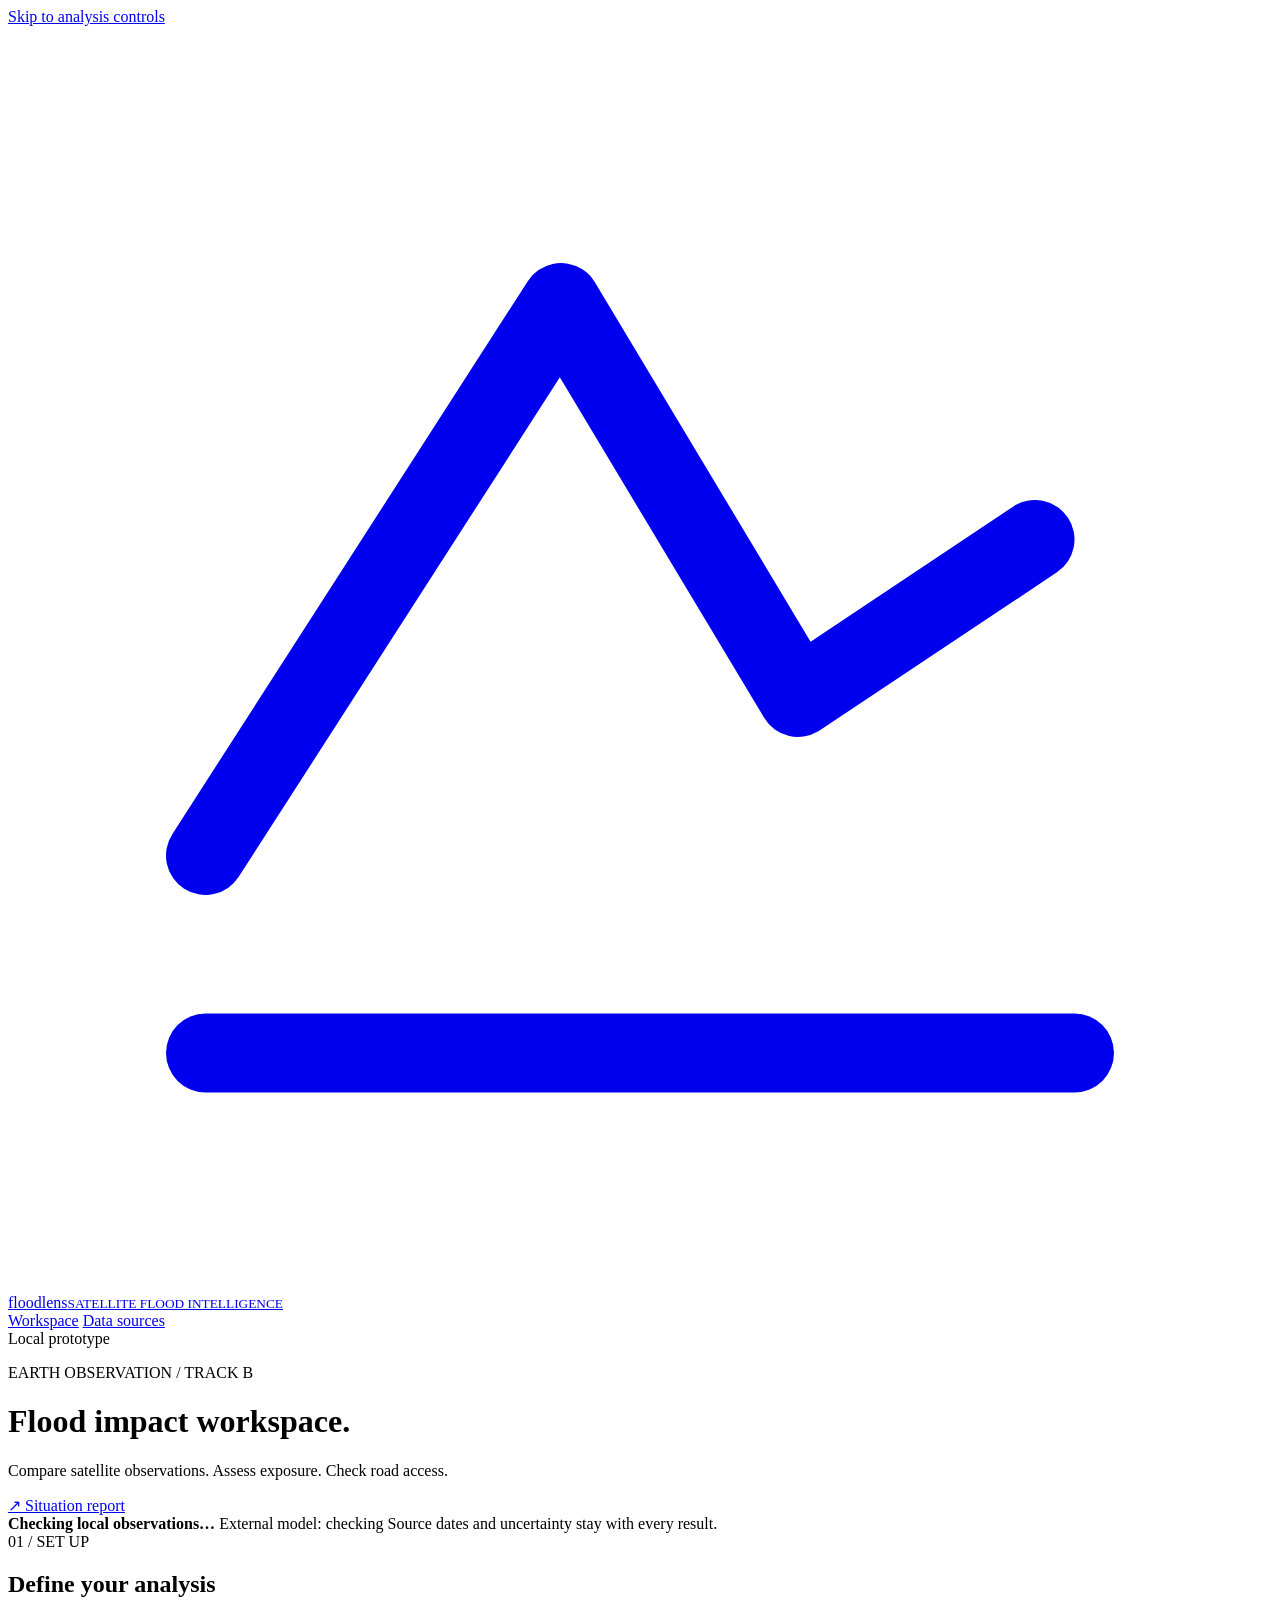
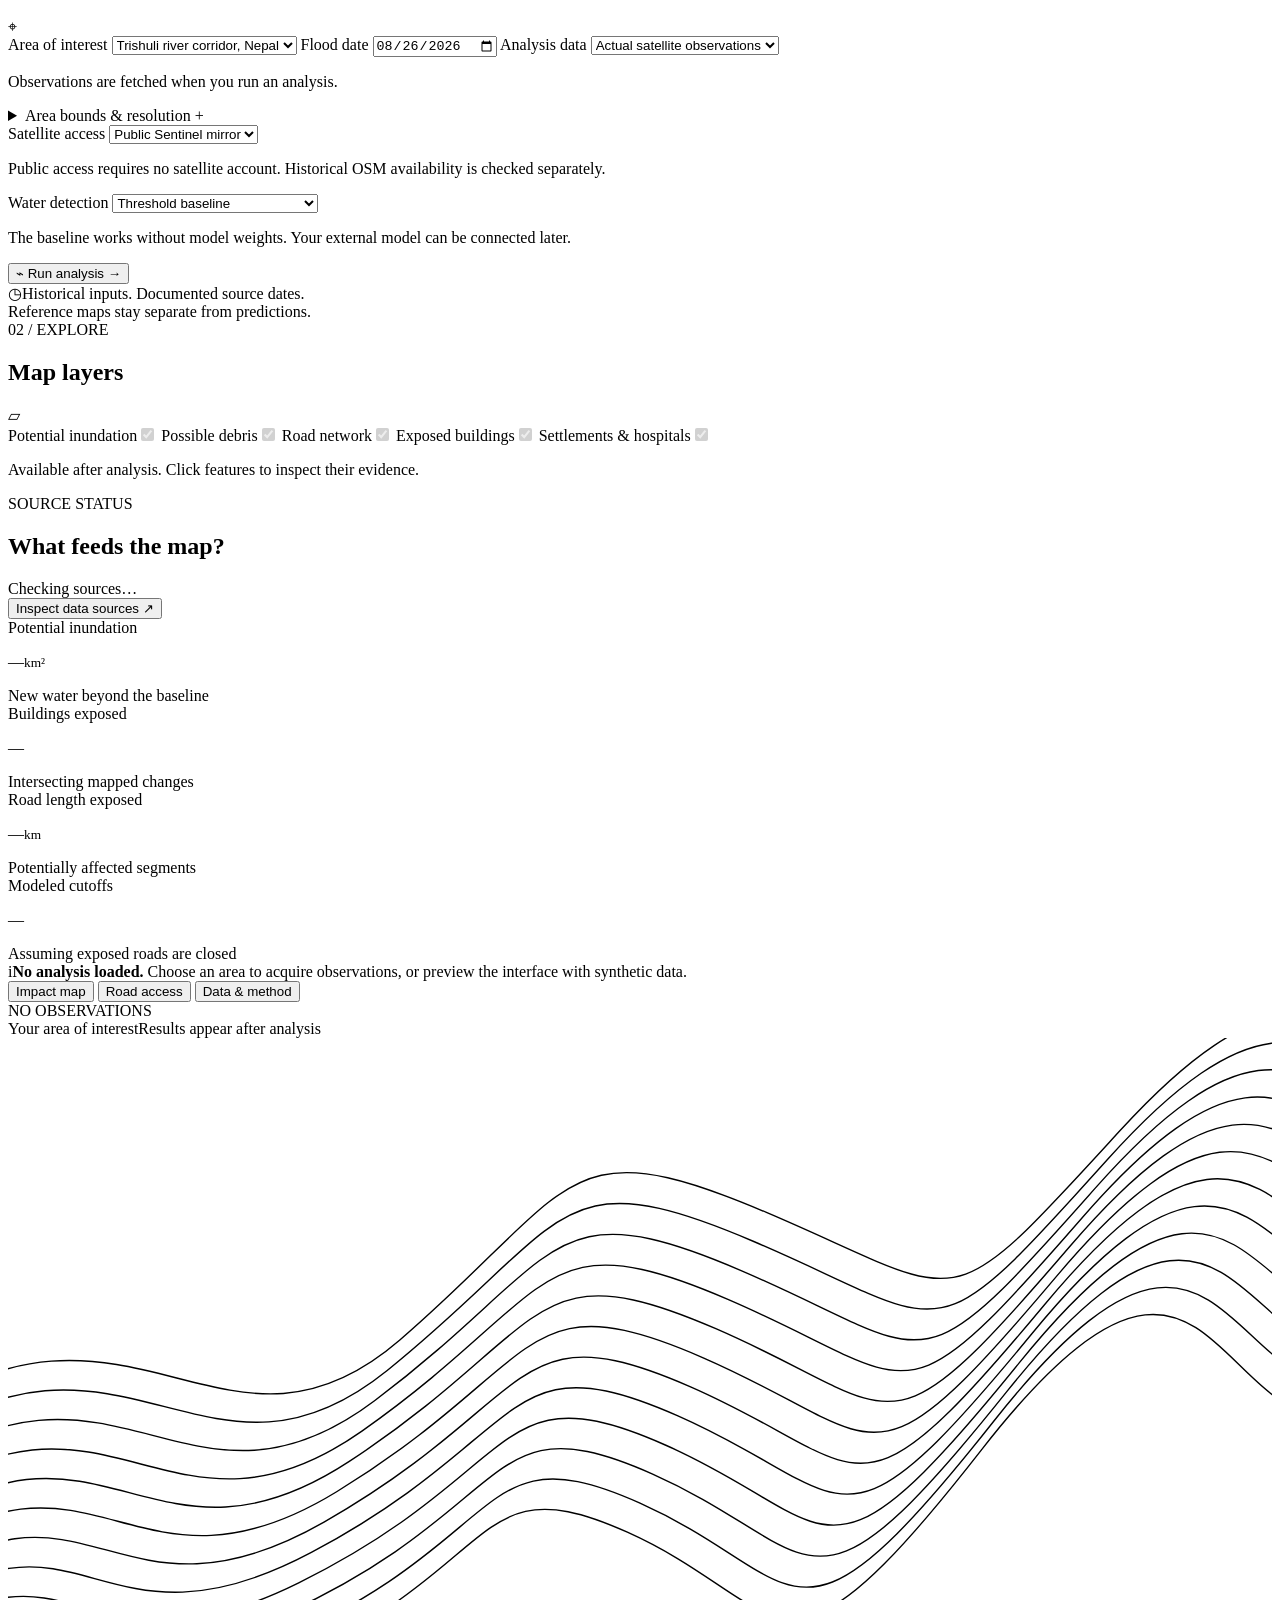
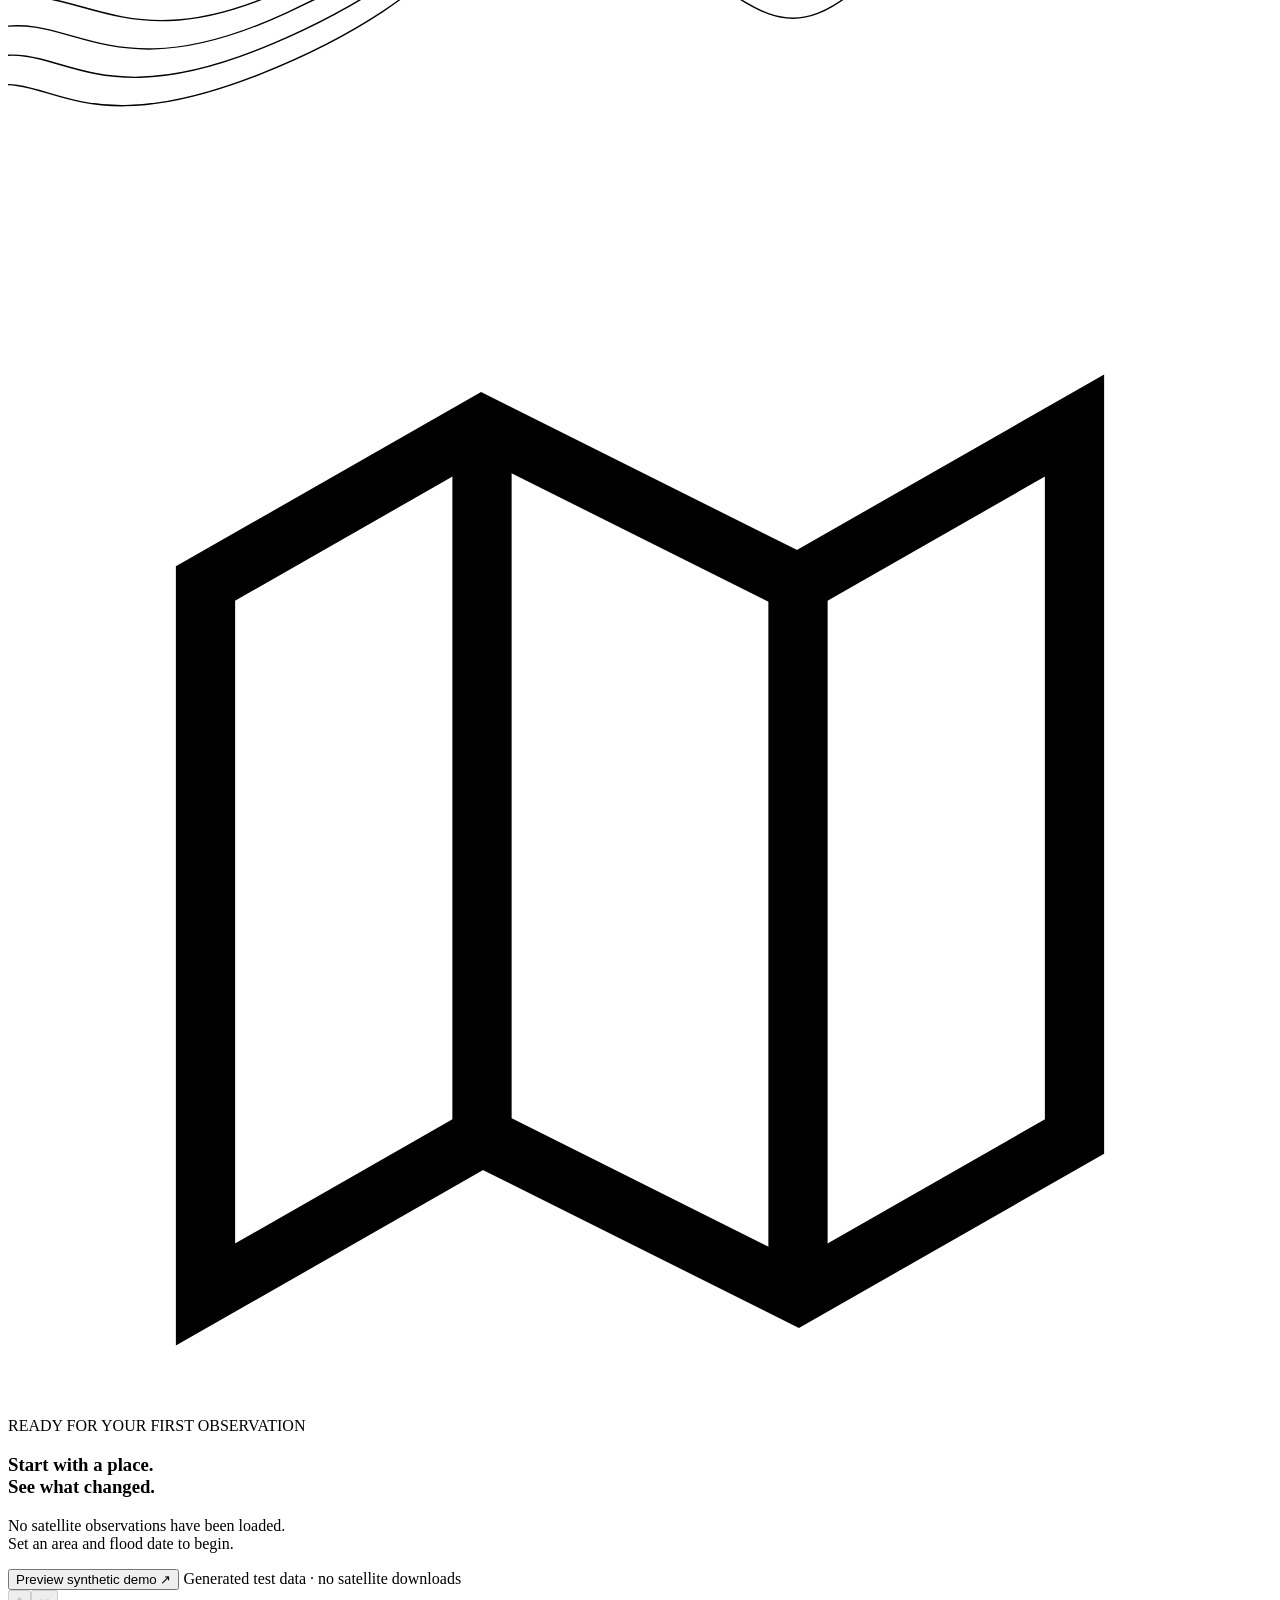
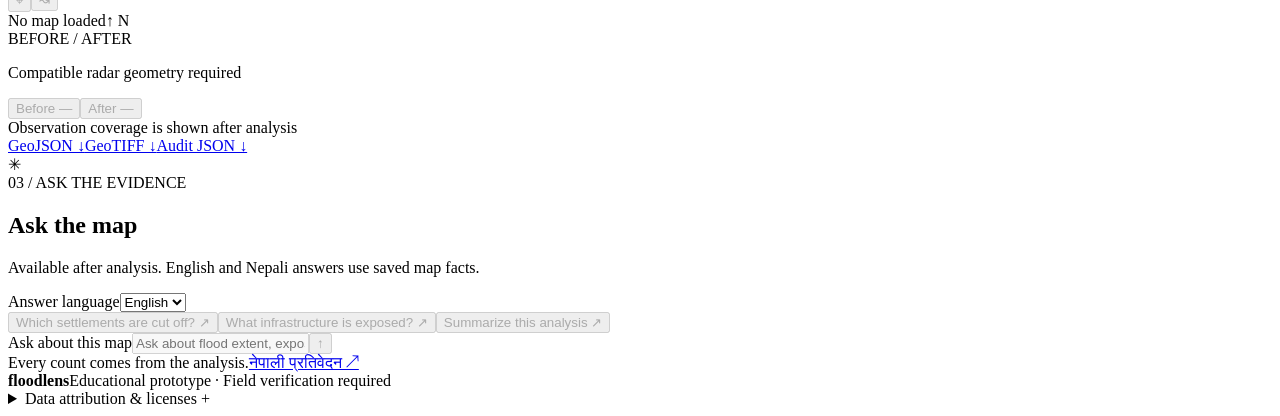
==== app/static/index.html @ 17171206 "ui improved" ====
<!doctype html>
<html lang="en">
<head>
  <meta charset="utf-8">
  <meta name="viewport" content="width=device-width, initial-scale=1">
  <meta name="theme-color" content="#193d35">
  <meta name="description" content="Satellite flood mapping, infrastructure exposure and modeled settlement road access.">
  <title>Flood Lens — flood impact workspace</title>
  <link rel="icon" href="data:image/svg+xml,%3Csvg xmlns='http://www.w3.org/2000/svg' viewBox='0 0 32 32'%3E%3Crect width='32' height='32' rx='8' fill='%23193d35'/%3E%3Cpath d='M7 22l8-14 5 8 5-3M7 25h18' fill='none' stroke='%23d5edbf' stroke-width='2'/%3E%3C/svg%3E">
  <link rel="stylesheet" href="/static/vendor/leaflet.css">
  <link rel="stylesheet" href="/static/styles.css">
  <script defer src="/static/vendor/leaflet.js"></script>
  <script defer src="/static/app.js"></script>
</head>
<body>
  <a class="skip-link" href="#analysis-form">Skip to analysis controls</a>
  <header class="topbar">
    <a class="brand" href="/" aria-label="Flood Lens home">
      <span class="brand-mark"><svg viewBox="0 0 32 32" fill="none" aria-hidden="true"><path d="M5 21 14 7l6 10 6-4M5 26h22" stroke="currentColor" stroke-width="2" stroke-linecap="round" stroke-linejoin="round"/></svg></span>
      <span>flood<span class="brand-light">lens</span><small>SATELLITE FLOOD INTELLIGENCE</small></span>
    </a>
    <nav class="topnav" aria-label="Workspace navigation">
      <a id="workspace-link" href="#workspace" class="active" aria-current="page">Workspace</a>
      <a href="#method-panel" id="method-link">Data sources</a>
    </nav>
    <span class="prototype"><span class="status-dot"></span> Local prototype</span>
  </header>

  <main id="workspace">
    <div class="page-heading">
      <div>
        <p class="eyebrow"><span class="eyebrow-line"></span> EARTH OBSERVATION / TRACK B</p>
        <h1>Flood impact workspace<span>.</span></h1>
        <p class="subtitle">Compare satellite observations. Assess exposure. Check road access.</p>
      </div>
      <a id="report-link" class="button outline" href="#" aria-disabled="true" tabindex="-1"><span aria-hidden="true">↗</span> Situation report</a>
    </div>

    <div class="workspace-status" aria-label="Workspace status">
      <span><i class="status-dot"></i><strong id="workspace-data-status">Checking local observations…</strong></span>
      <span class="status-separator" aria-hidden="true"></span>
      <span id="model-availability">External model: checking</span>
      <span class="workspace-status-note">Source dates and uncertainty stay with every result.</span>
    </div>

    <div class="workspace-grid">
      <aside class="sidebar" aria-label="Analysis setup and layers">
        <section class="panel analysis-panel">
          <div class="section-heading"><div><span class="eyebrow">01 / SET UP</span><h2>Define your analysis</h2></div><span class="section-icon" aria-hidden="true">⌖</span></div>
          <form id="analysis-form">
            <label for="region">Area of interest</label>
            <select id="region"><option value="trishuli">Trishuli river corridor, Nepal</option><option value="custom">Custom area</option></select>
            <label for="event-date">Flood date</label>
            <input id="event-date" type="date" value="2026-08-26" required>
            <label for="mode">Analysis data</label>
            <select id="mode"><option value="live">Actual satellite observations</option><option value="demo">Synthetic demonstration</option></select>
            <p class="field-note" id="mode-note">Observations are fetched when you run an analysis.</p>

            <details id="advanced">
              <summary>Area bounds & resolution <span aria-hidden="true">+</span></summary>
              <div class="bounds-inputs">
                <label for="west">West<input id="west" type="number" step="0.001" value="85.19" required></label>
                <label for="south">South<input id="south" type="number" step="0.001" value="27.90" required></label>
                <label for="east">East<input id="east" type="number" step="0.001" value="85.41" required></label>
                <label for="north">North<input id="north" type="number" step="0.001" value="28.30" required></label>
              </div>
              <label for="area-name">Area name</label><input id="area-name" value="Trishuli river corridor" maxlength="120">
              <label for="resolution">Pixel resolution</label><select id="resolution"><option value="30">30 metres</option><option value="10">10 metres</option><option value="60">60 metres</option><option value="100">100 metres</option></select>
              <label for="change">Radar change threshold <output id="change-value">3 dB</output></label>
              <input id="change" type="range" min="1" max="8" value="3" step="0.5">
              <p class="field-note">WGS84 bounds. Maximum one degree and 2,500 pixels per side.</p>
            </details>

            <div class="form-divider"></div>
            <label for="satellite-provider">Satellite access</label>
            <select id="satellite-provider"><option value="public">Public Sentinel mirror</option><option value="copernicus">Copernicus account</option></select>
            <p id="credential-note" class="field-note">Public access requires no satellite account. Historical OSM availability is checked separately.</p>
            <label for="water-model">Water detection</label>
            <select id="water-model"><option value="threshold">Threshold baseline</option><option value="external" disabled>External model · not connected</option></select>
            <div class="model-callout"><i class="tiny-dot"></i><p id="model-note">The baseline works without model weights. Your external model can be connected later.</p></div>
            <button id="run-button" class="button primary" type="submit"><span aria-hidden="true">⌁</span> Run analysis <span class="button-arrow" aria-hidden="true">→</span></button>
            <div id="job-progress" class="job-progress" hidden>
              <div id="progress-track" class="progress-track" role="progressbar" aria-label="Analysis progress" aria-valuemin="0" aria-valuemax="100" aria-valuenow="0"><div id="progress-fill"></div></div>
              <p id="progress-label" aria-live="polite">Preparing inputs…</p>
            </div>
            <p id="form-error" class="error" role="alert" hidden></p>
          </form>
          <div class="input-footnote"><span aria-hidden="true">◷</span><span>Historical inputs. Documented source dates.<br>Reference maps stay separate from predictions.</span></div>
        </section>

        <section class="panel layers-panel">
          <div class="section-heading"><div><span class="eyebrow">02 / EXPLORE</span><h2>Map layers</h2></div><span class="section-icon" aria-hidden="true">▱</span></div>
          <label class="layer-switch"><span><i class="swatch water"></i> Potential inundation</span><input type="checkbox" data-layer="water" checked disabled></label>
          <label class="layer-switch"><span><i class="swatch debris"></i> Possible debris</span><input type="checkbox" data-layer="debris" checked disabled></label>
          <label class="layer-switch"><span><i class="swatch road"></i> Road network</span><input type="checkbox" data-layer="roads" checked disabled></label>
          <label class="layer-switch"><span><i class="swatch building"></i> Exposed buildings</span><input type="checkbox" data-layer="buildings" checked disabled></label>
          <label class="layer-switch"><span><i class="swatch settlement"></i> Settlements & hospitals</span><input type="checkbox" data-layer="settlements" checked disabled></label>
          <p class="field-note">Available after analysis. Click features to inspect their evidence.</p>
        </section>

        <section class="panel datasets-panel">
          <span class="eyebrow">SOURCE STATUS</span><h2>What feeds the map?</h2>
          <div id="dataset-status" class="source-summary" aria-live="polite">Checking sources…</div>
          <button id="inspect-sources" type="button" class="text-button">Inspect data sources <span aria-hidden="true">↗</span></button>
        </section>
      </aside>

      <div class="results-column">
        <section class="metrics" aria-label="Computed impact summary">
          <article><div class="metric-label"><i class="metric-dot water-dot"></i> Potential inundation</div><p><span id="stat-water">—</span><small>km²</small></p><span class="metric-detail">New water beyond the baseline</span></article>
          <article><div class="metric-label"><i class="metric-dot building-dot"></i> Buildings exposed</div><p id="stat-buildings">—</p><span class="metric-detail">Intersecting mapped changes</span></article>
          <article><div class="metric-label"><i class="metric-dot road-dot"></i> Road length exposed</div><p><span id="stat-roads">—</span><small>km</small></p><span class="metric-detail">Potentially affected segments</span></article>
          <article class="metric-alert"><div class="metric-label"><i class="metric-dot cutoff-dot"></i> Modeled cutoffs</div><p id="stat-cutoff">—</p><span class="metric-detail">Assuming exposed roads are closed</span></article>
        </section>

        <div id="notice" class="notice" role="status"><span class="notice-icon" aria-hidden="true">i</span><span><strong>No analysis loaded.</strong> Choose an area to acquire observations, or preview the interface with synthetic data.</span></div>

        <section class="panel map-panel">
          <div class="map-header">
            <div class="tabs" role="tablist" aria-label="Analysis views">
              <button id="map-tab" role="tab" aria-selected="true" aria-controls="map-view" data-view="map" class="active">Impact map</button>
              <button id="access-tab" role="tab" aria-selected="false" aria-controls="access-view" data-view="access" tabindex="-1">Road access</button>
              <button id="method-tab" role="tab" aria-selected="false" aria-controls="method-view" data-view="method" tabindex="-1">Data & method</button>
            </div>
            <span id="map-badge" class="map-badge">NO OBSERVATIONS</span>
          </div>
          <div class="run-context"><span id="run-title">Your area of interest</span><span id="run-meta">Results appear after analysis</span></div>

          <div id="map-view" role="tabpanel" aria-labelledby="map-tab">
            <div class="map-container">
              <div id="map" aria-label="Interactive map of satellite changes and settlement connectivity"></div>
              <div id="map-empty" class="map-empty">
                <svg class="empty-terrain" viewBox="0 0 1000 560" preserveAspectRatio="xMidYMid slice" fill="none" aria-hidden="true">
                  <g stroke="currentColor" stroke-width="1.1">
                    <path d="M-90 400C70 270 110 440 270 335S410 165 560 230 690 340 840 165 1020 100 1100 130"/>
                    <path d="M-90 377C75 245 125 420 280 311S417 141 570 207 702 312 850 142 1030 75 1110 106"/>
                    <path d="M-90 354C81 220 140 400 290 287S424 117 580 184 714 284 860 119 1040 50 1120 82"/>
                    <path d="M-90 331C87 195 155 380 300 263S431 93 590 161 726 256 870 96 1050 25 1130 58"/>
                    <path d="M-90 308C93 170 170 360 310 239S438 69 600 138 738 228 880 73 1060 0 1140 34"/>
                    <path d="M-90 423C65 295 95 460 260 359S403 189 550 253 678 368 830 188 1010 125 1090 154"/>
                    <path d="M-90 446C60 320 80 480 250 383S396 213 540 276 666 396 820 211 1000 150 1080 178"/>
                    <path d="M-90 469C55 345 65 500 240 407S389 237 530 299 654 424 810 234 990 175 1070 202"/>
                    <path d="M-90 492C50 370 50 520 230 431S382 261 520 322 642 452 800 257 980 200 1060 226"/>
                    <path d="M-90 515C45 395 35 540 220 455S375 285 510 345 630 480 790 280 970 225 1050 250"/>
                    <path d="M-90 538C40 420 20 560 210 479S368 309 500 368 618 508 780 303 960 250 1040 274"/>
                    <path d="M-90 561C35 445 5 580 200 503S361 333 490 391 606 536 770 326 950 275 1030 298"/>
                  </g>
                </svg>
                <div class="empty-content">
                  <span class="empty-icon"><svg viewBox="0 0 32 32" fill="none" aria-hidden="true"><path d="m5 11 7-4 8 4 7-4v18l-7 4-8-4-7 4V11Z" stroke="currentColor" stroke-width="1.5"/><path d="M12 7v18m8-14v18" stroke="currentColor" stroke-width="1.5"/></svg></span>
                  <span class="eyebrow">READY FOR YOUR FIRST OBSERVATION</span>
                  <h3>Start with a place.<br>See what changed.</h3>
                  <p>No satellite observations have been loaded.<br>Set an area and flood date to begin.</p>
                  <button id="preview-demo" class="button empty-demo" type="button">Preview synthetic demo <span aria-hidden="true">↗</span></button>
                  <span class="empty-caption">Generated test data · no satellite downloads</span>
                </div>
              </div>
              <div class="map-tools"><button id="fit-map" title="Fit analysis area" aria-label="Fit analysis area" disabled>⌖</button><button id="trace-toggle" title="Trace a downhill path" aria-label="Trace a downhill path" disabled>↝</button></div>
              <div class="map-caption"><span id="map-caption">No map loaded</span><span class="north-arrow" aria-label="North">↑ N</span></div>
              <div id="map-legend" class="map-legend" hidden><span><i class="swatch water"></i> New water</span><span><i class="swatch debris"></i> Debris candidate</span><span><i class="swatch cutoff"></i> Modeled cutoff</span></div>
            </div>
            <div class="timeline">
              <div><span class="eyebrow">BEFORE / AFTER</span><p id="pair-label">Compatible radar geometry required</p></div>
              <div class="epoch-control" aria-label="Select radar image"><button id="before-button" data-epoch="before" disabled>Before <span id="before-date">—</span></button><button id="after-button" class="active" data-epoch="after" disabled>After <span id="after-date">—</span></button></div>
            </div>
            <div id="trace-result" class="trace-result" hidden></div>
          </div>

          <div id="access-view" class="tab-content" role="tabpanel" aria-labelledby="access-tab" hidden>
            <div class="tab-intro"><span class="eyebrow">ROAD CONNECTIVITY</span><h3>Who loses their road connection?</h3><p>Compare the pre-event network with candidate-exposed segments removed. Modeled cutoffs require a connection that existed before the event.</p></div>
            <div class="access-summary" id="access-summary"><span>Run an analysis to inspect settlement access.</span></div>
            <div class="table-wrap"><table><thead><tr><th>Settlement</th><th>Road access</th><th>Nearest pre-event destination</th><th>Before / after</th></tr></thead><tbody id="settlement-table"><tr><td colspan="4" class="table-empty">No road-network results yet.</td></tr></tbody></table></div>
            <p class="table-footnote">Unobserved routes stay uncertain. Already disconnected settlements are recorded separately. Connections beyond the analysis bounds are unknown.</p>
          </div>

          <div id="method-view" class="tab-content" role="tabpanel" aria-labelledby="method-tab" hidden>
            <div class="tab-intro" id="method-panel"><span class="eyebrow">DATA & EVIDENCE</span><h3>Know what goes into the map.</h3><p>Live inputs, external training references and evaluation maps have different roles. Listed sources are fetched only when needed; listing a dataset does not mean it has been downloaded.</p></div>
            <div id="source-inventory" class="source-inventory"><p class="field-note">Loading source information…</p></div>
            <div class="provenance-heading"><h4>Evidence for this analysis</h4><span id="evidence-mode" class="tag">No run loaded</span></div>
            <div id="provenance-content" class="provenance-content"><p class="field-note">Run an analysis to inspect acquisition dates, orbit geometry and the OSM snapshot.</p></div>
            <details class="limitations-details"><summary>Limitations & unassessed areas <span aria-hidden="true">+</span></summary><ul id="limitations-list"><li>Satellite observations, infrastructure exposure and assumed road closures require independent validation.</li></ul></details>
            <div class="evaluation-note"><div><span class="eyebrow">EVALUATION ONLY</span><h4>Copernicus EMSR927</h4></div><p id="evaluation-status">No comparison attached. Reference maps never supply model inputs or predictions.</p><a href="https://mapping.emergency.copernicus.eu/activations/EMSR927/" target="_blank" rel="noreferrer">Inspect official reference products ↗</a></div>
          </div>

          <div class="map-footer"><span><i class="tiny-dot"></i><span id="coverage-label">Observation coverage is shown after analysis</span></span><div><a id="export-geojson" href="#" aria-disabled="true" tabindex="-1">GeoJSON ↓</a><a id="export-raster" href="#" aria-disabled="true" tabindex="-1">GeoTIFF ↓</a><a id="export-audit" href="#" aria-disabled="true" tabindex="-1">Audit JSON ↓</a></div></div>
        </section>

        <section class="panel copilot-panel">
          <div class="copilot-heading"><span class="copilot-icon" aria-hidden="true">✳</span><div><span class="eyebrow">03 / ASK THE EVIDENCE</span><h2>Ask the map</h2><p id="copilot-status">Available after analysis. English and Nepali answers use saved map facts.</p></div><label class="language-control"><span class="sr-only">Answer language</span><select id="language"><option value="en">English</option><option value="ne">नेपाली</option></select></label></div>
          <div class="question-chips"><button data-question="Which settlements are cut off?" disabled>Which settlements are cut off? <span aria-hidden="true">↗</span></button><button data-question="What infrastructure is exposed?" disabled>What infrastructure is exposed? <span aria-hidden="true">↗</span></button><button data-question="Write a situation report" disabled>Summarize this analysis <span aria-hidden="true">↗</span></button></div>
          <div id="conversation" class="conversation" aria-live="polite"></div>
          <form id="copilot-form" class="copilot-input"><label class="sr-only" for="question">Ask about this map</label><input id="question" placeholder="Ask about flood extent, exposed infrastructure or road access…" maxlength="500" required autocomplete="off" disabled><button id="ask-button" type="submit" aria-label="Ask the copilot" disabled>↑</button></form>
          <div class="copilot-footnote"><span class="tiny-dot"></span>Every count comes from the analysis.<a id="nepali-report" href="#" aria-disabled="true" tabindex="-1">नेपाली प्रतिवेदन ↗</a></div>
        </section>
      </div>
    </div>

    <footer class="page-footer">
      <div><strong>floodlens</strong><span>Educational prototype · Field verification required</span></div>
      <details><summary>Data attribution & licenses <span aria-hidden="true">+</span></summary>
        <p>Contains modified Copernicus Sentinel data 2026.</p>
        <p>Produced using Copernicus WorldDEM-30 © DLR e.V. 2010–2014 and © Airbus Defence and Space GmbH 2014–2018 provided under COPERNICUS by the European Union and ESA; all rights reserved.</p>
        <p>© OpenStreetMap contributors. OSM: ODbL. Leaflet: BSD-2-Clause.</p>
        <p>Optional external-training references: Bountos et al., 2024 (Kuro Siwo); Bonafilia et al., 2020 (Sen1Floods11). Neither training dataset is loaded by this application.</p>
        <p>EMSR927 is evaluation-only. Credit: European Union, Copernicus Emergency Management Service data. Synthetic demonstrations contain generated test inputs.</p>
      </details>
    </footer>
  </main>
</body>
</html>
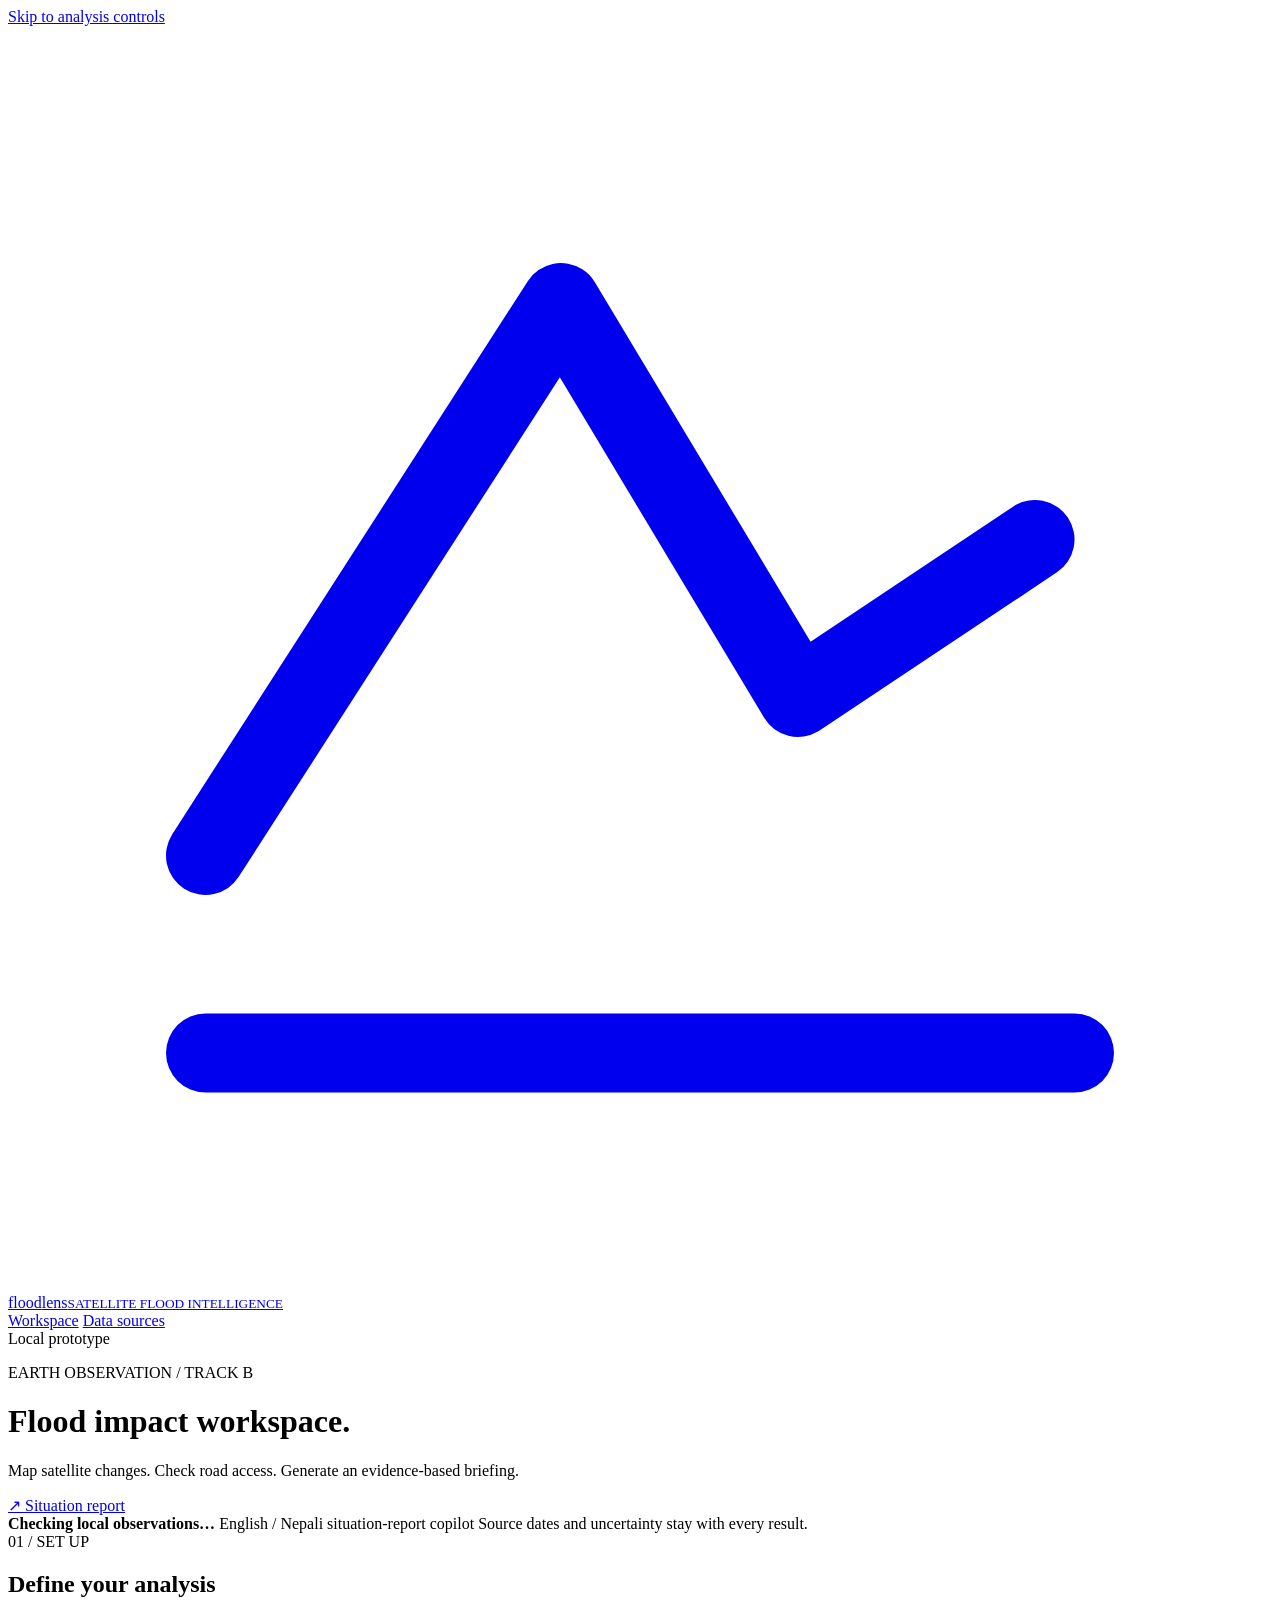
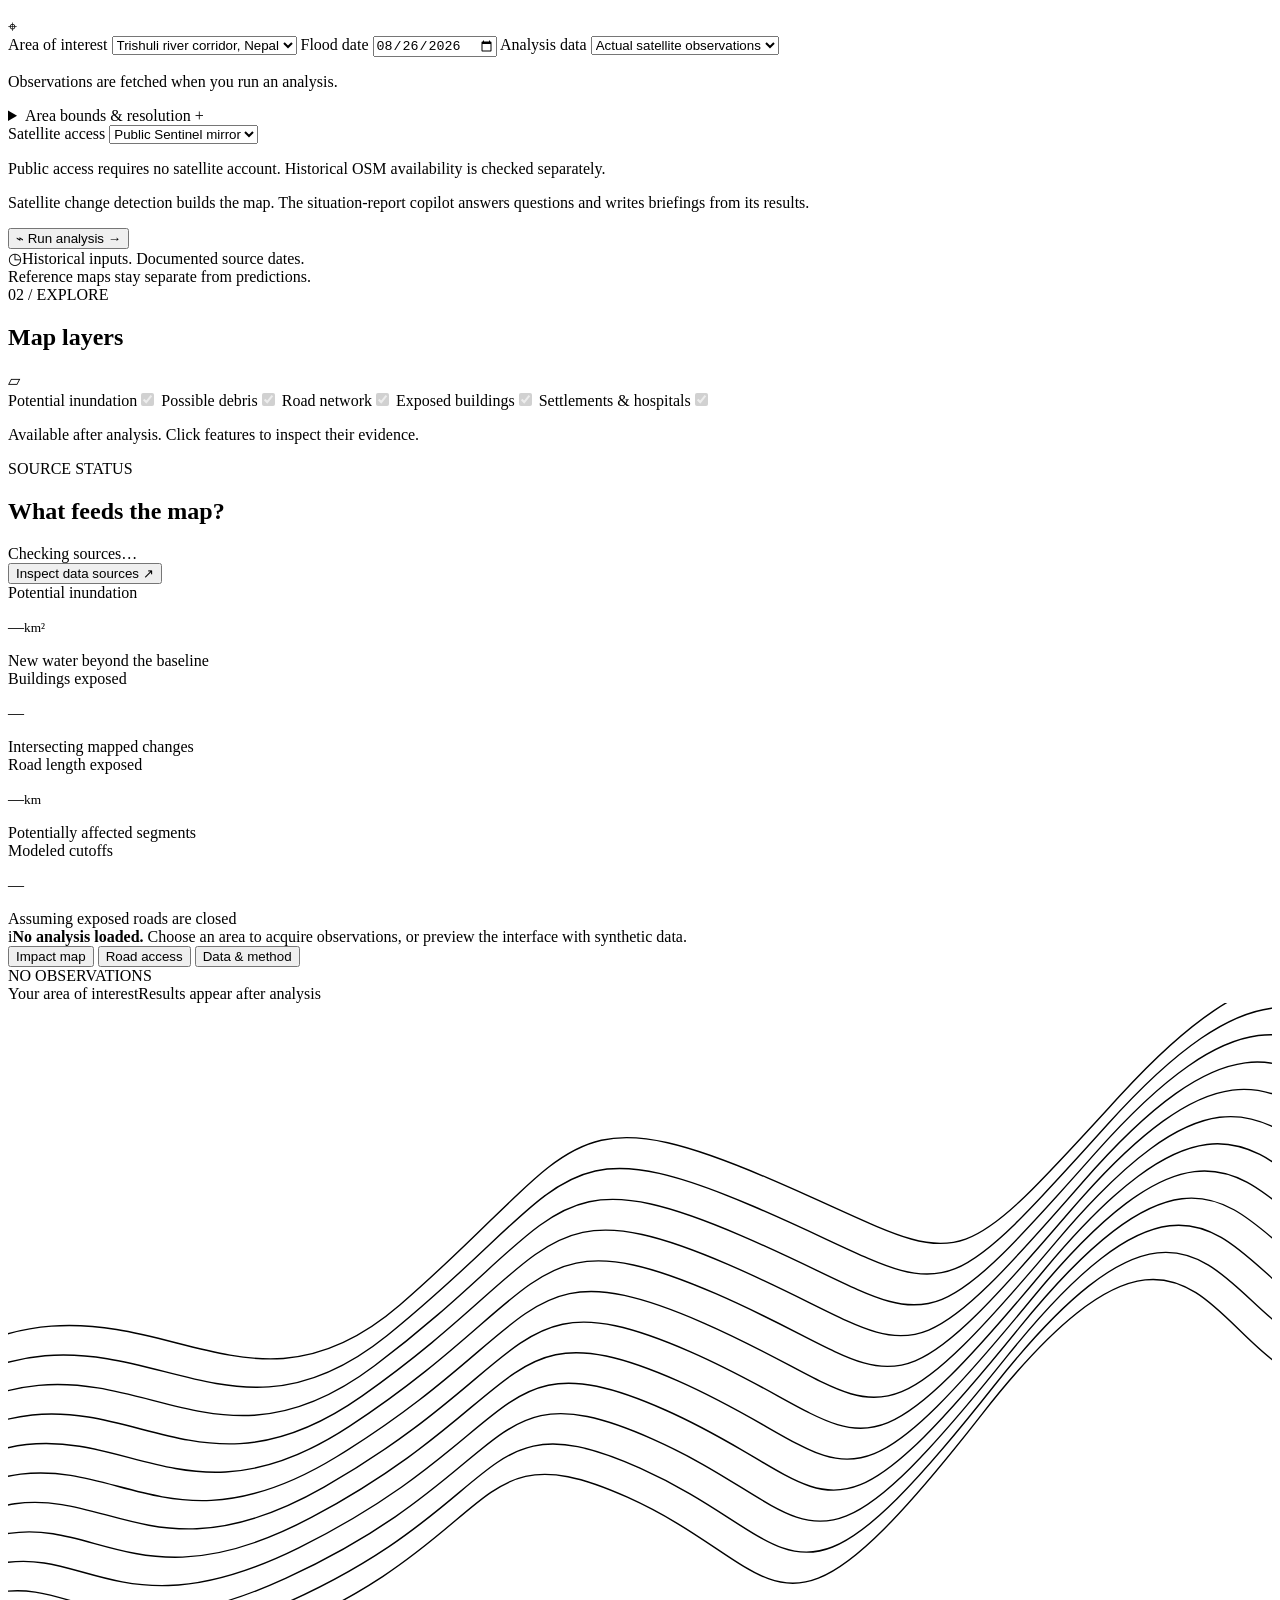
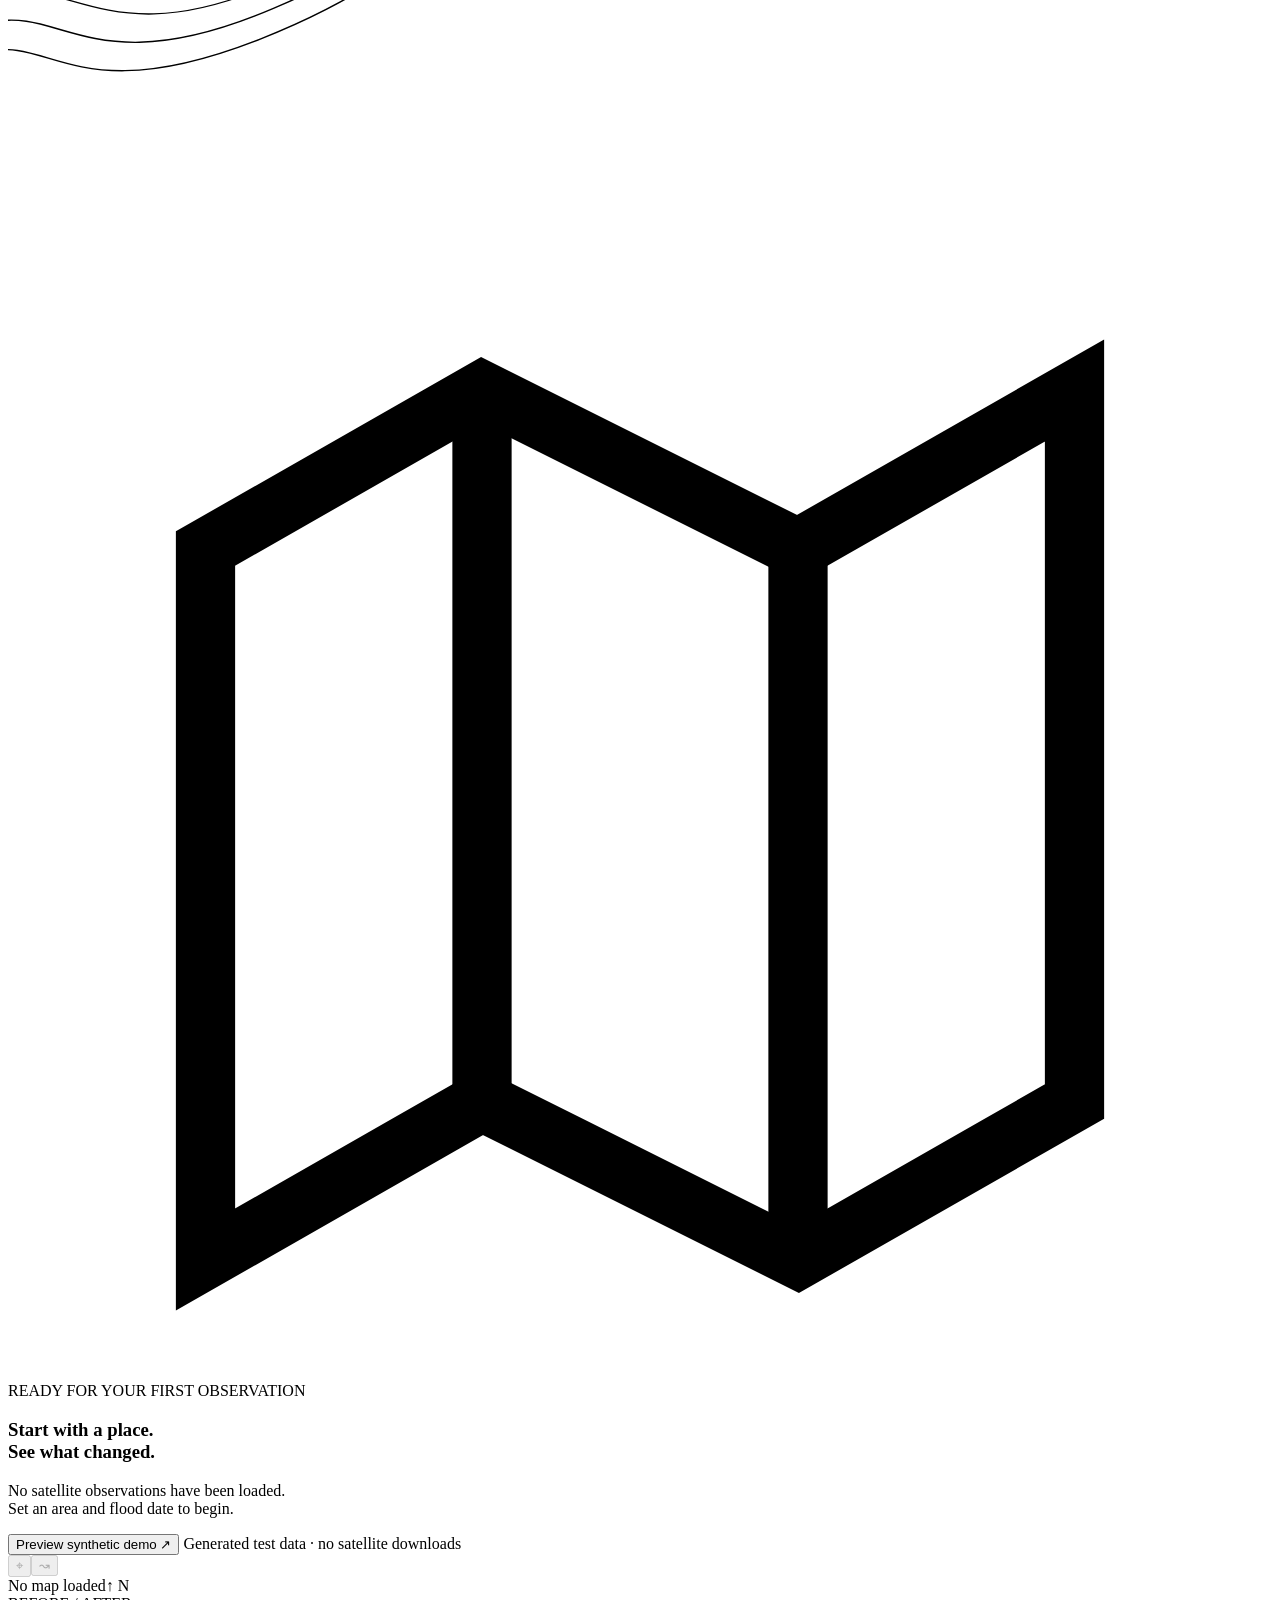
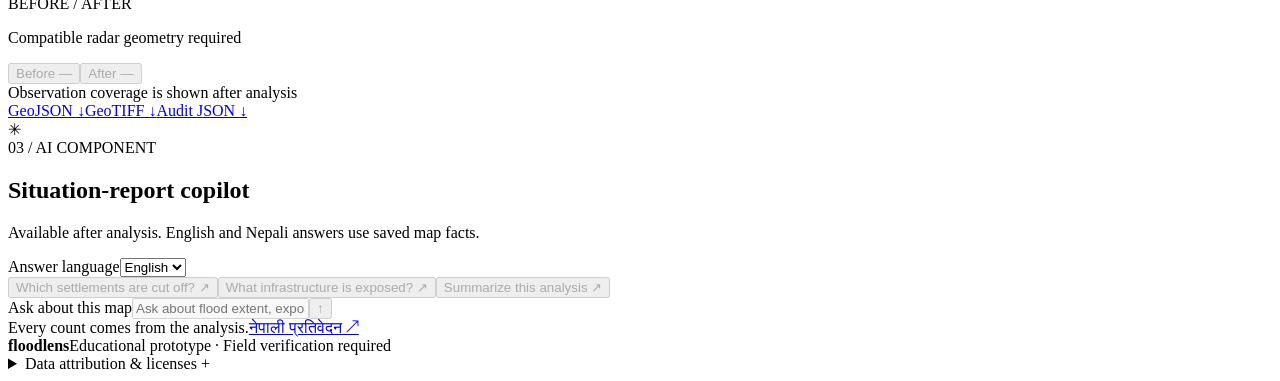
==== commit 6e075781: "Refactor application to utilize situation-report copilot AI component - Updated attribution document" ====
--- a/app/static/index.html
+++ b/app/static/index.html
@@ -31,7 +31,7 @@
       <div>
         <p class="eyebrow"><span class="eyebrow-line"></span> EARTH OBSERVATION / TRACK B</p>
         <h1>Flood impact workspace<span>.</span></h1>
-        <p class="subtitle">Compare satellite observations. Assess exposure. Check road access.</p>
+        <p class="subtitle">Map satellite changes. Check road access. Generate an evidence-based briefing.</p>
       </div>
       <a id="report-link" class="button outline" href="#" aria-disabled="true" tabindex="-1"><span aria-hidden="true">↗</span> Situation report</a>
     </div>
@@ -39,7 +39,7 @@
     <div class="workspace-status" aria-label="Workspace status">
       <span><i class="status-dot"></i><strong id="workspace-data-status">Checking local observations…</strong></span>
       <span class="status-separator" aria-hidden="true"></span>
-      <span id="model-availability">External model: checking</span>
+      <span id="ai-component-status">English / Nepali situation-report copilot</span>
       <span class="workspace-status-note">Source dates and uncertainty stay with every result.</span>
     </div>
 
@@ -75,9 +75,7 @@
             <label for="satellite-provider">Satellite access</label>
             <select id="satellite-provider"><option value="public">Public Sentinel mirror</option><option value="copernicus">Copernicus account</option></select>
             <p id="credential-note" class="field-note">Public access requires no satellite account. Historical OSM availability is checked separately.</p>
-            <label for="water-model">Water detection</label>
-            <select id="water-model"><option value="threshold">Threshold baseline</option><option value="external" disabled>External model · not connected</option></select>
-            <div class="model-callout"><i class="tiny-dot"></i><p id="model-note">The baseline works without model weights. Your external model can be connected later.</p></div>
+            <div class="method-callout"><i class="tiny-dot"></i><p id="mapping-method-note">Satellite change detection builds the map. The situation-report copilot answers questions and writes briefings from its results.</p></div>
             <button id="run-button" class="button primary" type="submit"><span aria-hidden="true">⌁</span> Run analysis <span class="button-arrow" aria-hidden="true">→</span></button>
             <div id="job-progress" class="job-progress" hidden>
               <div id="progress-track" class="progress-track" role="progressbar" aria-label="Analysis progress" aria-valuemin="0" aria-valuemax="100" aria-valuenow="0"><div id="progress-fill"></div></div>
@@ -174,19 +172,19 @@
           </div>
 
           <div id="method-view" class="tab-content" role="tabpanel" aria-labelledby="method-tab" hidden>
-            <div class="tab-intro" id="method-panel"><span class="eyebrow">DATA & EVIDENCE</span><h3>Know what goes into the map.</h3><p>Live inputs, external training references and evaluation maps have different roles. Listed sources are fetched only when needed; listing a dataset does not mean it has been downloaded.</p></div>
+            <div class="tab-intro" id="method-panel"><span class="eyebrow">DATA & EVIDENCE</span><h3>Know what goes into the briefing.</h3><p>Satellite observations and historical map inputs supply the analysis. The copilot answers from saved map facts in English and Nepali. Independent reference maps are used only for evaluation.</p></div>
             <div id="source-inventory" class="source-inventory"><p class="field-note">Loading source information…</p></div>
             <div class="provenance-heading"><h4>Evidence for this analysis</h4><span id="evidence-mode" class="tag">No run loaded</span></div>
             <div id="provenance-content" class="provenance-content"><p class="field-note">Run an analysis to inspect acquisition dates, orbit geometry and the OSM snapshot.</p></div>
             <details class="limitations-details"><summary>Limitations & unassessed areas <span aria-hidden="true">+</span></summary><ul id="limitations-list"><li>Satellite observations, infrastructure exposure and assumed road closures require independent validation.</li></ul></details>
-            <div class="evaluation-note"><div><span class="eyebrow">EVALUATION ONLY</span><h4>Copernicus EMSR927</h4></div><p id="evaluation-status">No comparison attached. Reference maps never supply model inputs or predictions.</p><a href="https://mapping.emergency.copernicus.eu/activations/EMSR927/" target="_blank" rel="noreferrer">Inspect official reference products ↗</a></div>
+            <div class="evaluation-note"><div><span class="eyebrow">EVALUATION ONLY</span><h4>Copernicus EMSR927</h4></div><p id="evaluation-status">No comparison attached. Reference maps are used only to check completed predictions.</p><a href="https://mapping.emergency.copernicus.eu/activations/EMSR927/" target="_blank" rel="noreferrer">Inspect official reference products ↗</a></div>
           </div>
 
           <div class="map-footer"><span><i class="tiny-dot"></i><span id="coverage-label">Observation coverage is shown after analysis</span></span><div><a id="export-geojson" href="#" aria-disabled="true" tabindex="-1">GeoJSON ↓</a><a id="export-raster" href="#" aria-disabled="true" tabindex="-1">GeoTIFF ↓</a><a id="export-audit" href="#" aria-disabled="true" tabindex="-1">Audit JSON ↓</a></div></div>
         </section>
 
         <section class="panel copilot-panel">
-          <div class="copilot-heading"><span class="copilot-icon" aria-hidden="true">✳</span><div><span class="eyebrow">03 / ASK THE EVIDENCE</span><h2>Ask the map</h2><p id="copilot-status">Available after analysis. English and Nepali answers use saved map facts.</p></div><label class="language-control"><span class="sr-only">Answer language</span><select id="language"><option value="en">English</option><option value="ne">नेपाली</option></select></label></div>
+          <div class="copilot-heading"><span class="copilot-icon" aria-hidden="true">✳</span><div><span class="eyebrow">03 / AI COMPONENT</span><h2>Situation-report copilot</h2><p id="copilot-status">Available after analysis. English and Nepali answers use saved map facts.</p></div><label class="language-control"><span class="sr-only">Answer language</span><select id="language"><option value="en">English</option><option value="ne">नेपाली</option></select></label></div>
           <div class="question-chips"><button data-question="Which settlements are cut off?" disabled>Which settlements are cut off? <span aria-hidden="true">↗</span></button><button data-question="What infrastructure is exposed?" disabled>What infrastructure is exposed? <span aria-hidden="true">↗</span></button><button data-question="Write a situation report" disabled>Summarize this analysis <span aria-hidden="true">↗</span></button></div>
           <div id="conversation" class="conversation" aria-live="polite"></div>
           <form id="copilot-form" class="copilot-input"><label class="sr-only" for="question">Ask about this map</label><input id="question" placeholder="Ask about flood extent, exposed infrastructure or road access…" maxlength="500" required autocomplete="off" disabled><button id="ask-button" type="submit" aria-label="Ask the copilot" disabled>↑</button></form>
@@ -201,7 +199,7 @@
         <p>Contains modified Copernicus Sentinel data 2026.</p>
         <p>Produced using Copernicus WorldDEM-30 © DLR e.V. 2010–2014 and © Airbus Defence and Space GmbH 2014–2018 provided under COPERNICUS by the European Union and ESA; all rights reserved.</p>
         <p>© OpenStreetMap contributors. OSM: ODbL. Leaflet: BSD-2-Clause.</p>
-        <p>Optional external-training references: Bountos et al., 2024 (Kuro Siwo); Bonafilia et al., 2020 (Sen1Floods11). Neither training dataset is loaded by this application.</p>
+        <p>Selected AI component: situation-report copilot. Mapping uses radar and optical change-detection rules; no flood-segmentation training dataset or external model weights are required.</p>
         <p>EMSR927 is evaluation-only. Credit: European Union, Copernicus Emergency Management Service data. Synthetic demonstrations contain generated test inputs.</p>
       </details>
     </footer>
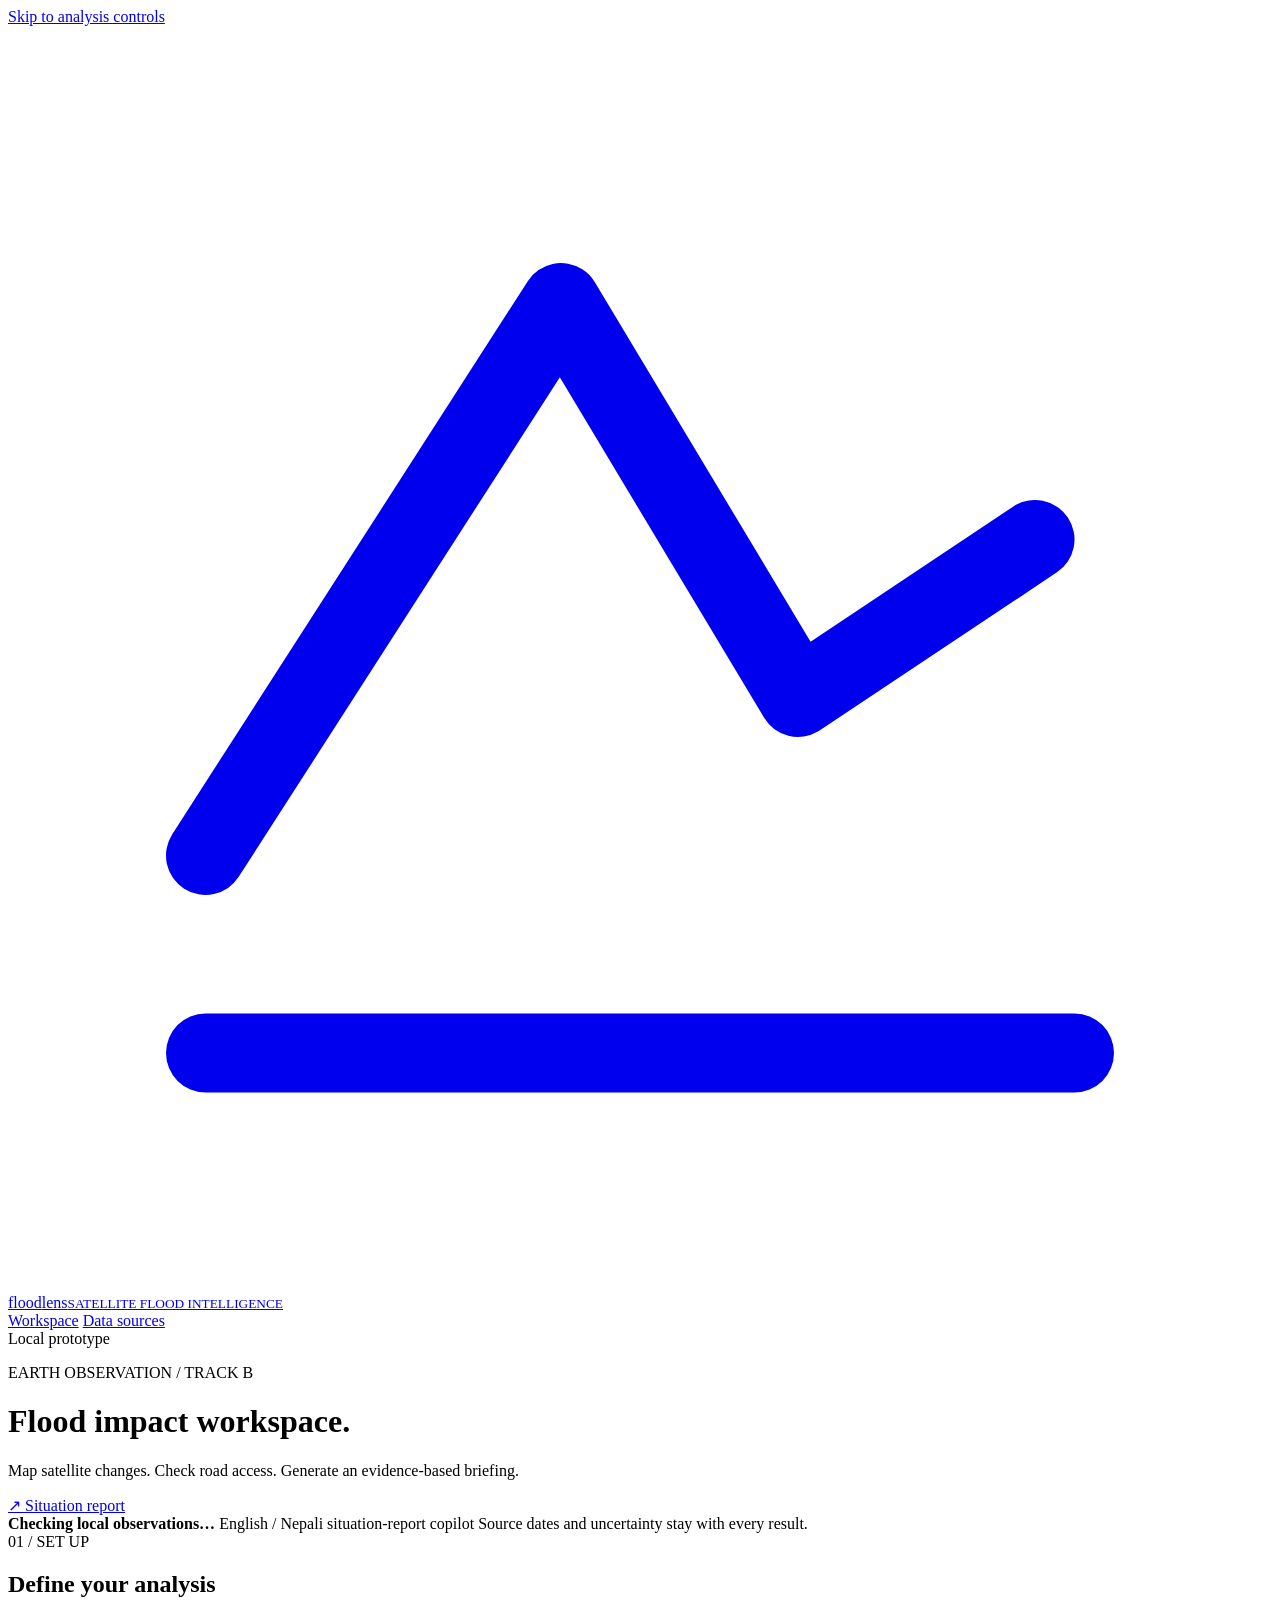
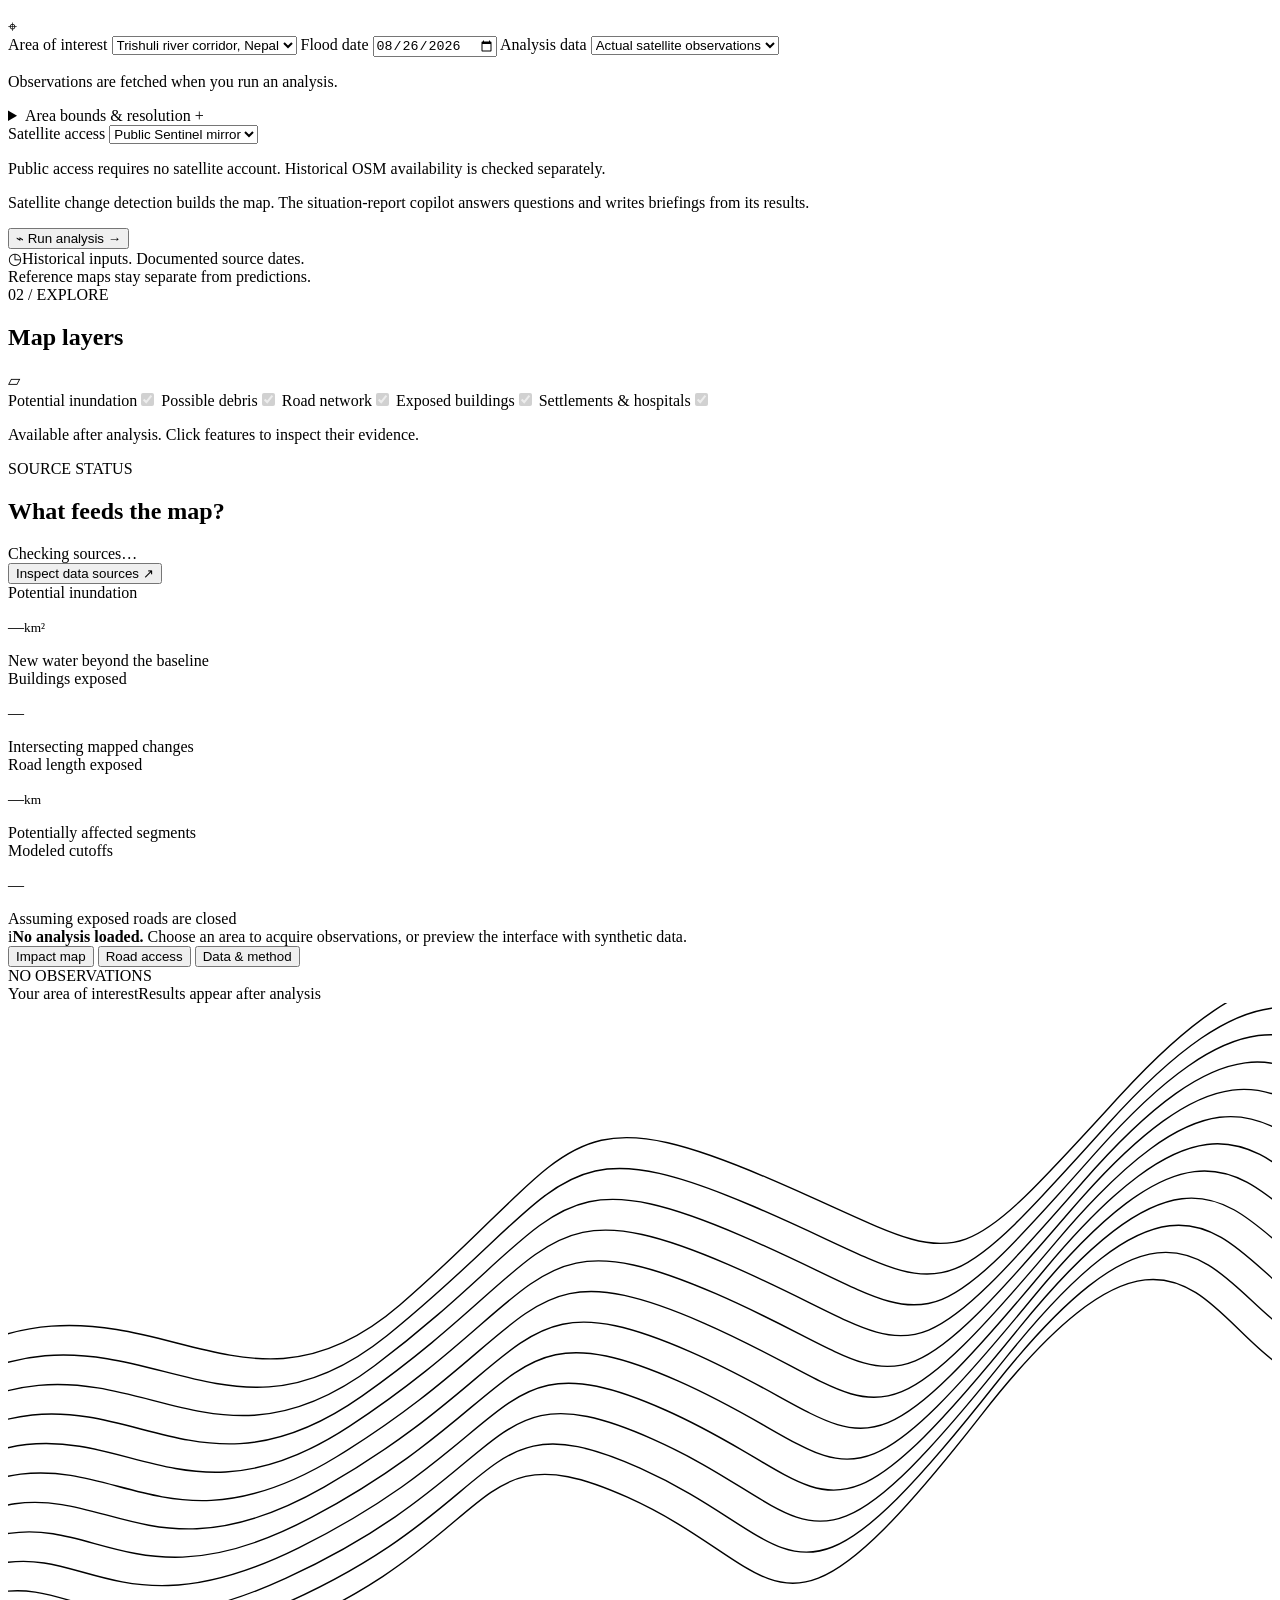
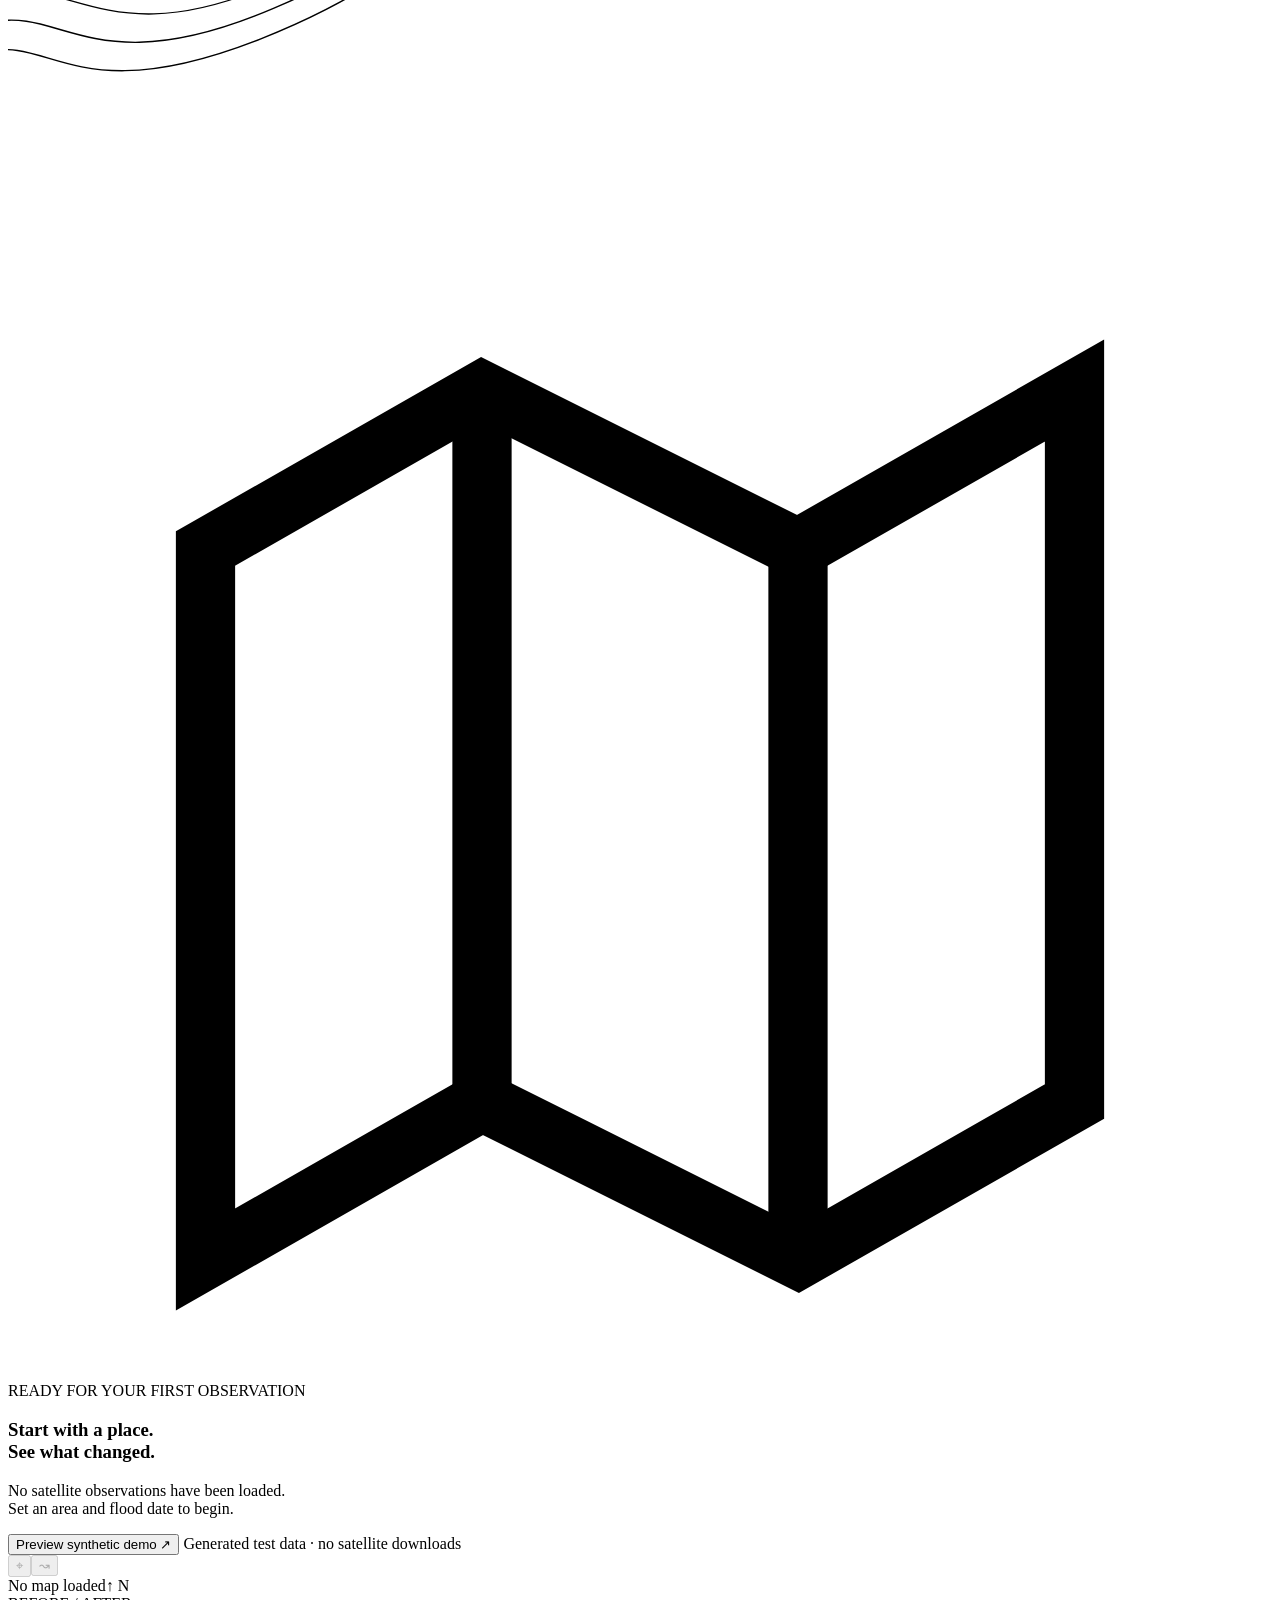
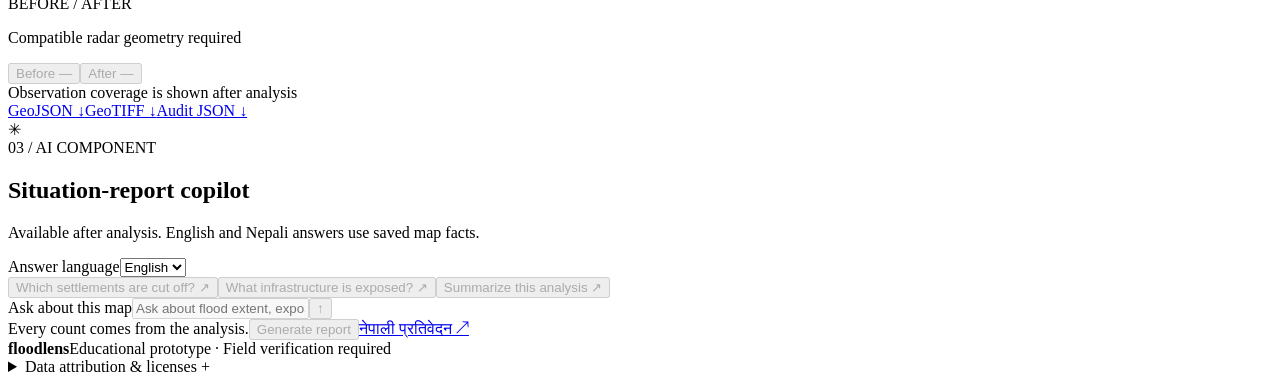
==== commit 91f57508: "Implement grounded Groq situation-report copilot Add typed read-only evidence tools, semantic claim " ====
--- a/app/static/index.html
+++ b/app/static/index.html
@@ -188,7 +188,7 @@
           <div class="question-chips"><button data-question="Which settlements are cut off?" disabled>Which settlements are cut off? <span aria-hidden="true">↗</span></button><button data-question="What infrastructure is exposed?" disabled>What infrastructure is exposed? <span aria-hidden="true">↗</span></button><button data-question="Write a situation report" disabled>Summarize this analysis <span aria-hidden="true">↗</span></button></div>
           <div id="conversation" class="conversation" aria-live="polite"></div>
           <form id="copilot-form" class="copilot-input"><label class="sr-only" for="question">Ask about this map</label><input id="question" placeholder="Ask about flood extent, exposed infrastructure or road access…" maxlength="500" required autocomplete="off" disabled><button id="ask-button" type="submit" aria-label="Ask the copilot" disabled>↑</button></form>
-          <div class="copilot-footnote"><span class="tiny-dot"></span>Every count comes from the analysis.<a id="nepali-report" href="#" aria-disabled="true" tabindex="-1">नेपाली प्रतिवेदन ↗</a></div>
+          <div class="copilot-footnote"><span class="tiny-dot"></span>Every count comes from the analysis.<button id="generate-report" class="report-action" disabled>Generate report</button><a id="nepali-report" href="#" aria-disabled="true" tabindex="-1">नेपाली प्रतिवेदन ↗</a></div>
         </section>
       </div>
     </div>
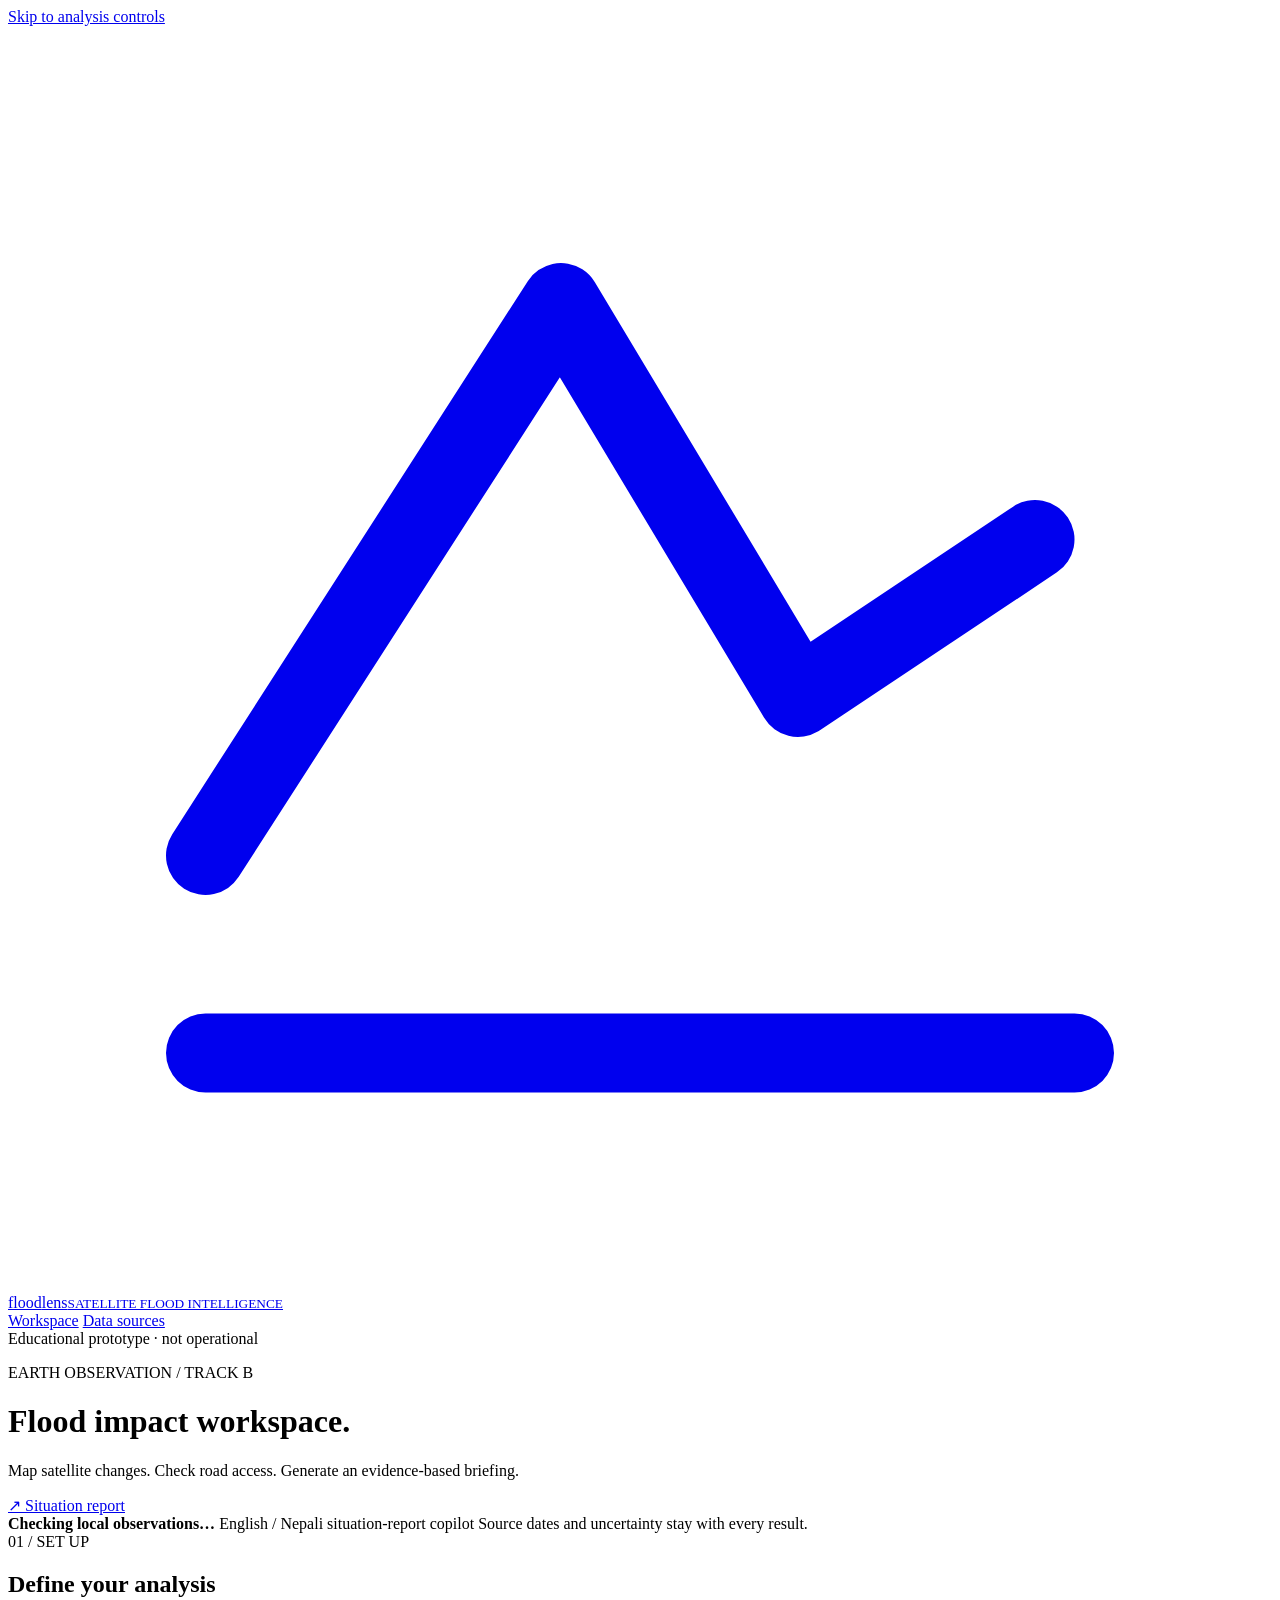
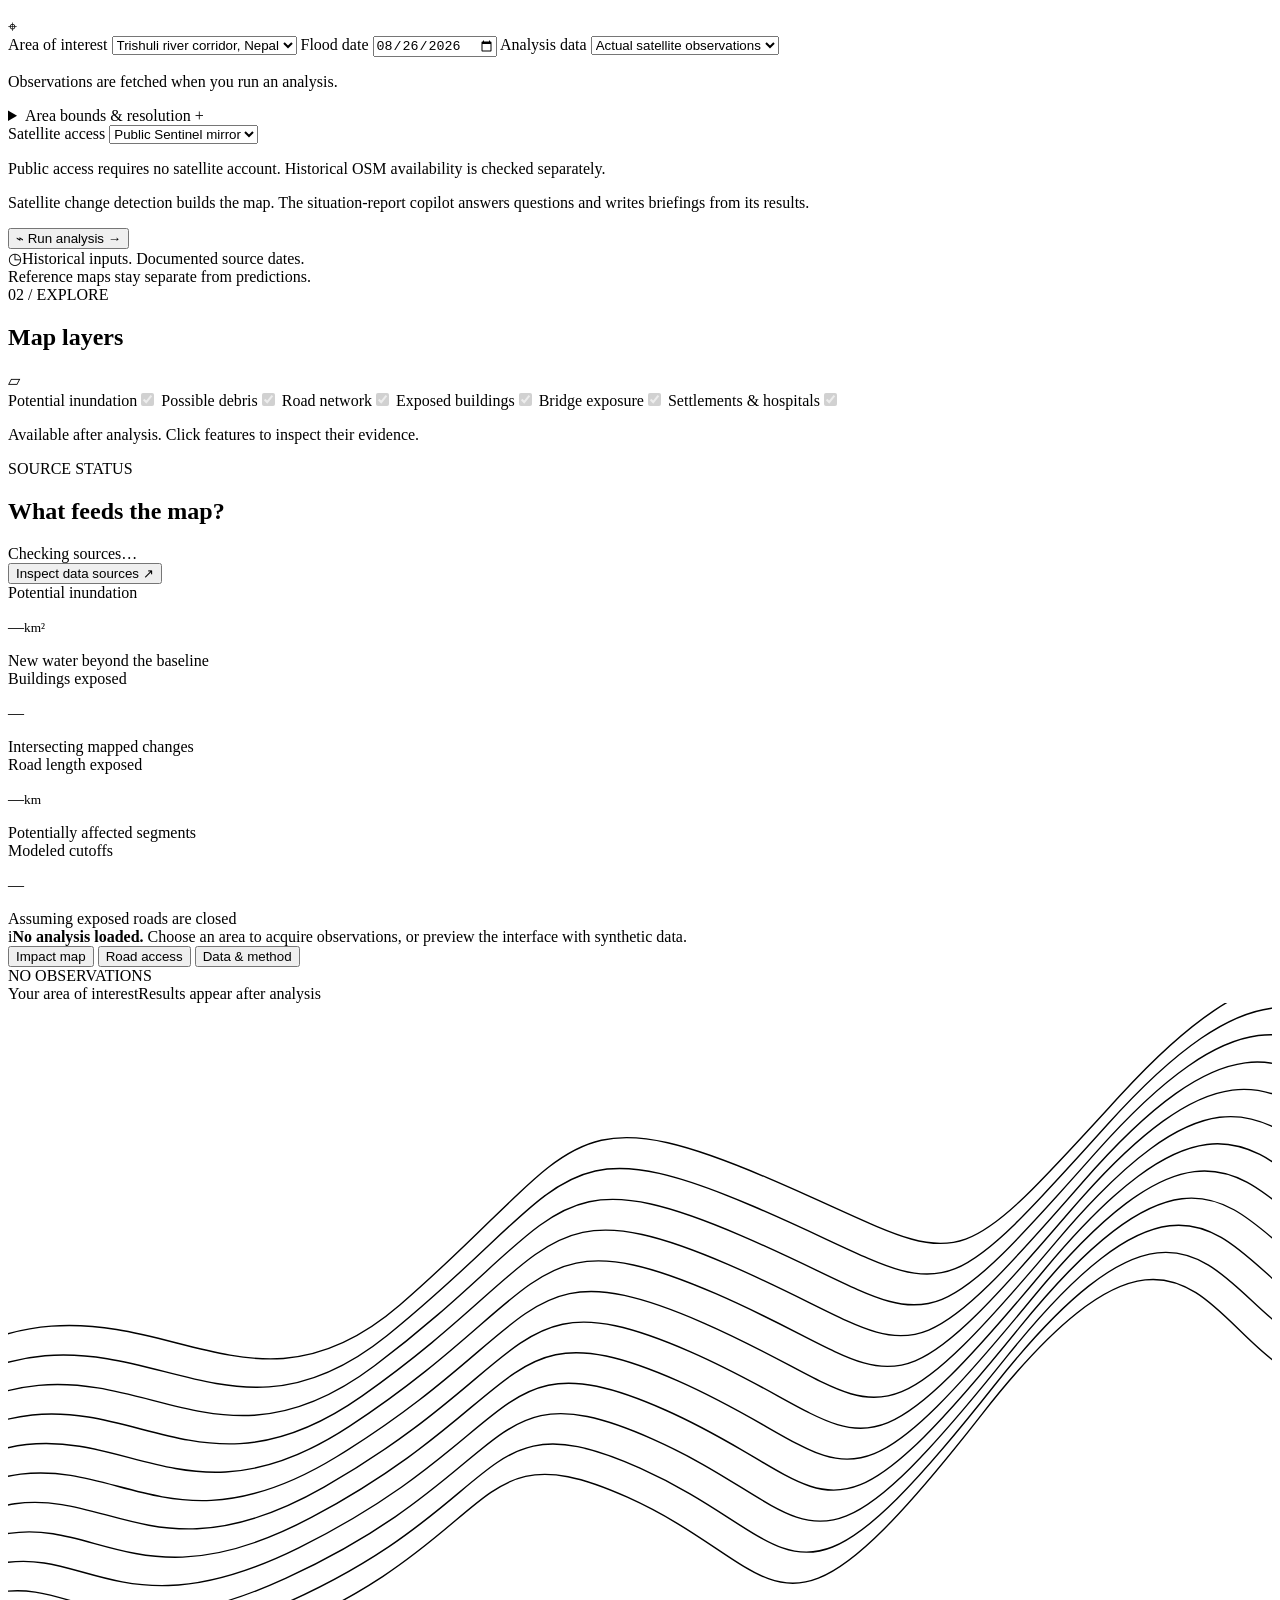
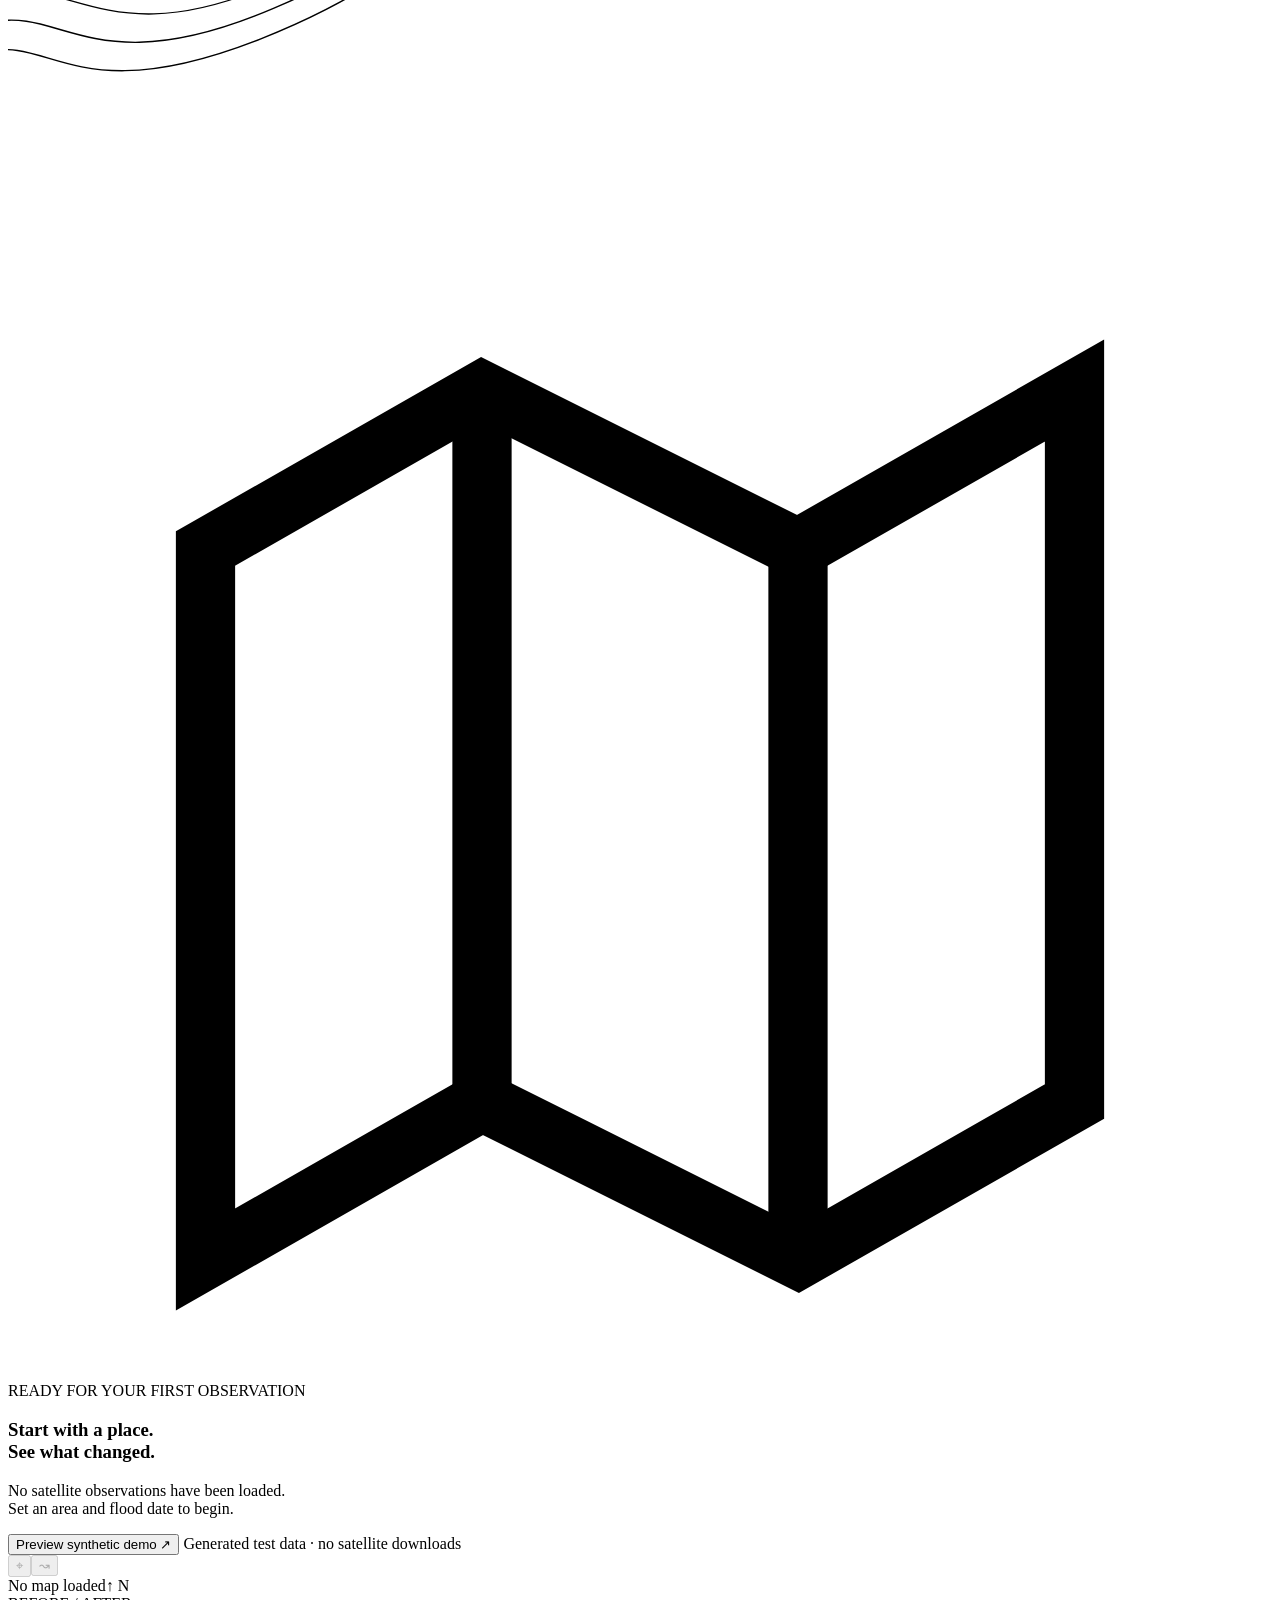
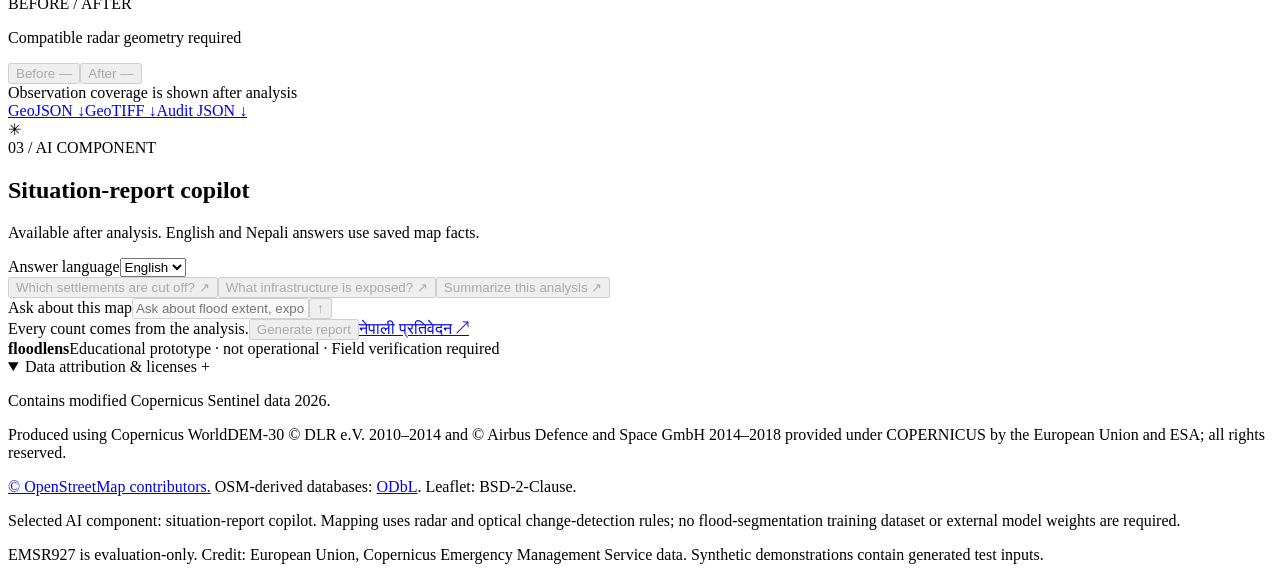
==== commit bd1743c5: "feat: add max_completion_tokens to LLMConfig and update GroqProvider for usage tracking feat: implem" ====
--- a/app/static/index.html
+++ b/app/static/index.html
@@ -23,7 +23,7 @@
       <a id="workspace-link" href="#workspace" class="active" aria-current="page">Workspace</a>
       <a href="#method-panel" id="method-link">Data sources</a>
     </nav>
-    <span class="prototype"><span class="status-dot"></span> Local prototype</span>
+    <span class="prototype"><span class="status-dot"></span> Educational prototype · not operational</span>
   </header>
 
   <main id="workspace">
@@ -80,6 +80,7 @@
             <div id="job-progress" class="job-progress" hidden>
               <div id="progress-track" class="progress-track" role="progressbar" aria-label="Analysis progress" aria-valuemin="0" aria-valuemax="100" aria-valuenow="0"><div id="progress-fill"></div></div>
               <p id="progress-label" aria-live="polite">Preparing inputs…</p>
+              <ol id="pipeline-stages" class="pipeline-stages" aria-label="Analysis steps"><li data-stage="fetch">Fetch allowed inputs</li><li data-stage="preprocess">Preprocess imagery</li><li data-stage="flood_map">Map water and surface change</li><li data-stage="damage_and_access">Assess exposure and access</li><li data-stage="facts_and_exports">Save facts and exports</li></ol>
             </div>
             <p id="form-error" class="error" role="alert" hidden></p>
           </form>
@@ -92,8 +93,9 @@
           <label class="layer-switch"><span><i class="swatch debris"></i> Possible debris</span><input type="checkbox" data-layer="debris" checked disabled></label>
           <label class="layer-switch"><span><i class="swatch road"></i> Road network</span><input type="checkbox" data-layer="roads" checked disabled></label>
           <label class="layer-switch"><span><i class="swatch building"></i> Exposed buildings</span><input type="checkbox" data-layer="buildings" checked disabled></label>
+          <label class="layer-switch"><span><i class="swatch bridge"></i> Bridge exposure</span><input type="checkbox" data-layer="bridges" checked disabled></label>
           <label class="layer-switch"><span><i class="swatch settlement"></i> Settlements & hospitals</span><input type="checkbox" data-layer="settlements" checked disabled></label>
-          <p class="field-note">Available after analysis. Click features to inspect their evidence.</p>
+          <p class="field-note" id="layer-availability">Available after analysis. Click features to inspect their evidence.</p>
         </section>
 
         <section class="panel datasets-panel">
@@ -112,6 +114,7 @@
         </section>
 
         <div id="notice" class="notice" role="status"><span class="notice-icon" aria-hidden="true">i</span><span><strong>No analysis loaded.</strong> Choose an area to acquire observations, or preview the interface with synthetic data.</span></div>
+        <div id="observability" class="observability" role="status" hidden></div>
 
         <section class="panel map-panel">
           <div class="map-header">
@@ -167,9 +170,12 @@
           <div id="access-view" class="tab-content" role="tabpanel" aria-labelledby="access-tab" hidden>
             <div class="tab-intro"><span class="eyebrow">ROAD CONNECTIVITY</span><h3>Who loses their road connection?</h3><p>Compare the pre-event network with candidate-exposed segments removed. Modeled cutoffs require a connection that existed before the event.</p></div>
             <div class="access-summary" id="access-summary"><span>Run an analysis to inspect settlement access.</span></div>
+            <div class="access-filters"><label for="access-filter">Access status<select id="access-filter"><option value="all">All settlements</option><option value="cut_off">Modeled cutoff</option><option value="uncertain_access">Uncertain access</option><option value="unassessed">Unassessed</option><option value="baseline_disconnected">Pre-event disconnected</option><option value="connected">Modeled observed route</option></select></label><label for="settlement-search">Settlement name<input id="settlement-search" type="search" placeholder="Filter names…"></label><a id="export-access" href="#" aria-disabled="true" tabindex="-1">Access CSV ↓</a></div>
             <div class="table-wrap"><table><thead><tr><th>Settlement</th><th>Road access</th><th>Nearest pre-event destination</th><th>Before / after</th></tr></thead><tbody id="settlement-table"><tr><td colspan="4" class="table-empty">No road-network results yet.</td></tr></tbody></table></div>
             <p class="table-footnote">Unobserved routes stay uncertain. Already disconnected settlements are recorded separately. Connections beyond the analysis bounds are unknown.</p>
           </div>
+
+          <section id="feature-detail" class="feature-detail" aria-live="polite" hidden><div class="feature-detail-heading"><h3 id="feature-detail-title">Feature evidence</h3><button id="close-feature-detail" type="button" aria-label="Close feature details">Close ×</button></div><div id="feature-detail-content"></div></section>
 
           <div id="method-view" class="tab-content" role="tabpanel" aria-labelledby="method-tab" hidden>
             <div class="tab-intro" id="method-panel"><span class="eyebrow">DATA & EVIDENCE</span><h3>Know what goes into the briefing.</h3><p>Satellite observations and historical map inputs supply the analysis. The copilot answers from saved map facts in English and Nepali. Independent reference maps are used only for evaluation.</p></div>
@@ -194,11 +200,11 @@
     </div>
 
     <footer class="page-footer">
-      <div><strong>floodlens</strong><span>Educational prototype · Field verification required</span></div>
-      <details><summary>Data attribution & licenses <span aria-hidden="true">+</span></summary>
+      <div><strong>floodlens</strong><span>Educational prototype · not operational · Field verification required</span></div>
+      <details open><summary>Data attribution & licenses <span aria-hidden="true">+</span></summary>
         <p>Contains modified Copernicus Sentinel data 2026.</p>
         <p>Produced using Copernicus WorldDEM-30 © DLR e.V. 2010–2014 and © Airbus Defence and Space GmbH 2014–2018 provided under COPERNICUS by the European Union and ESA; all rights reserved.</p>
-        <p>© OpenStreetMap contributors. OSM: ODbL. Leaflet: BSD-2-Clause.</p>
+        <p><a href="https://www.openstreetmap.org/copyright" target="_blank" rel="noreferrer">© OpenStreetMap contributors.</a> OSM-derived databases: <a href="https://opendatacommons.org/licenses/odbl/1-0/" target="_blank" rel="noreferrer">ODbL</a>. Leaflet: BSD-2-Clause.</p>
         <p>Selected AI component: situation-report copilot. Mapping uses radar and optical change-detection rules; no flood-segmentation training dataset or external model weights are required.</p>
         <p>EMSR927 is evaluation-only. Credit: European Union, Copernicus Emergency Management Service data. Synthetic demonstrations contain generated test inputs.</p>
       </details>
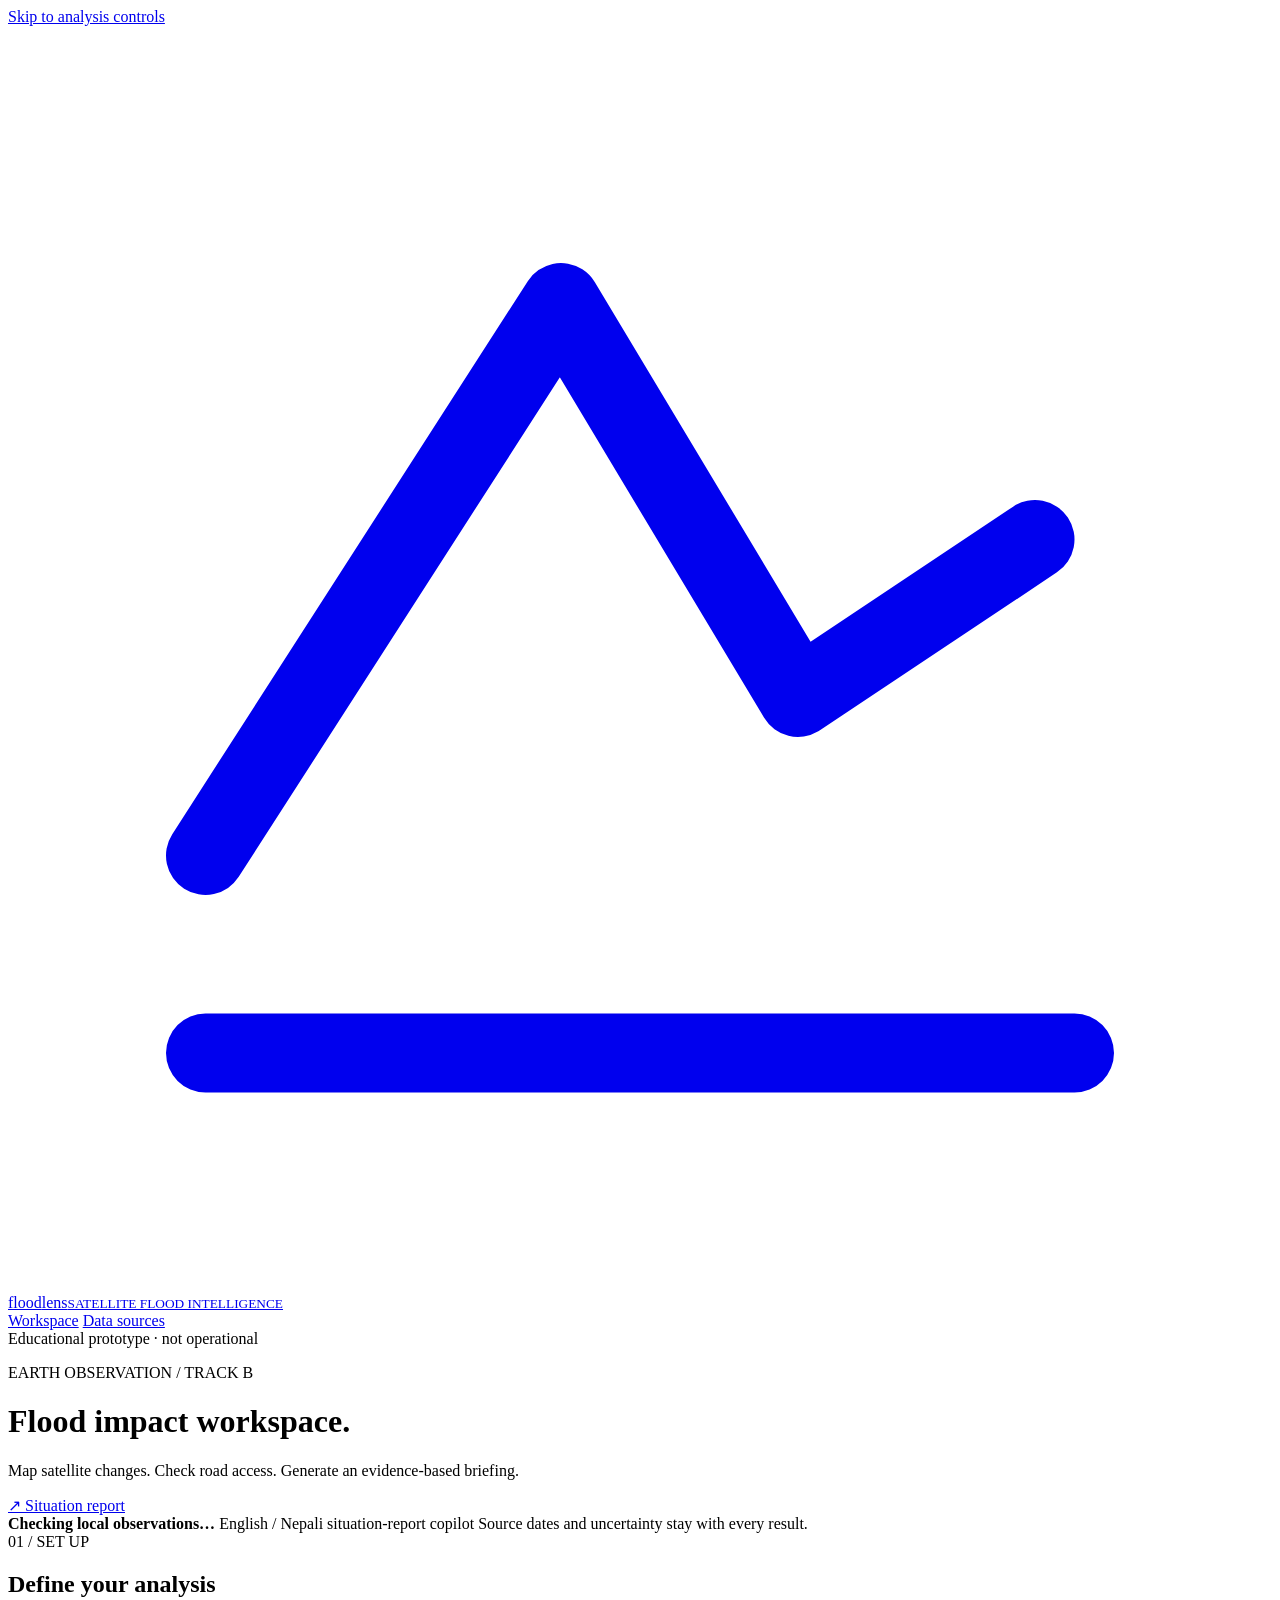
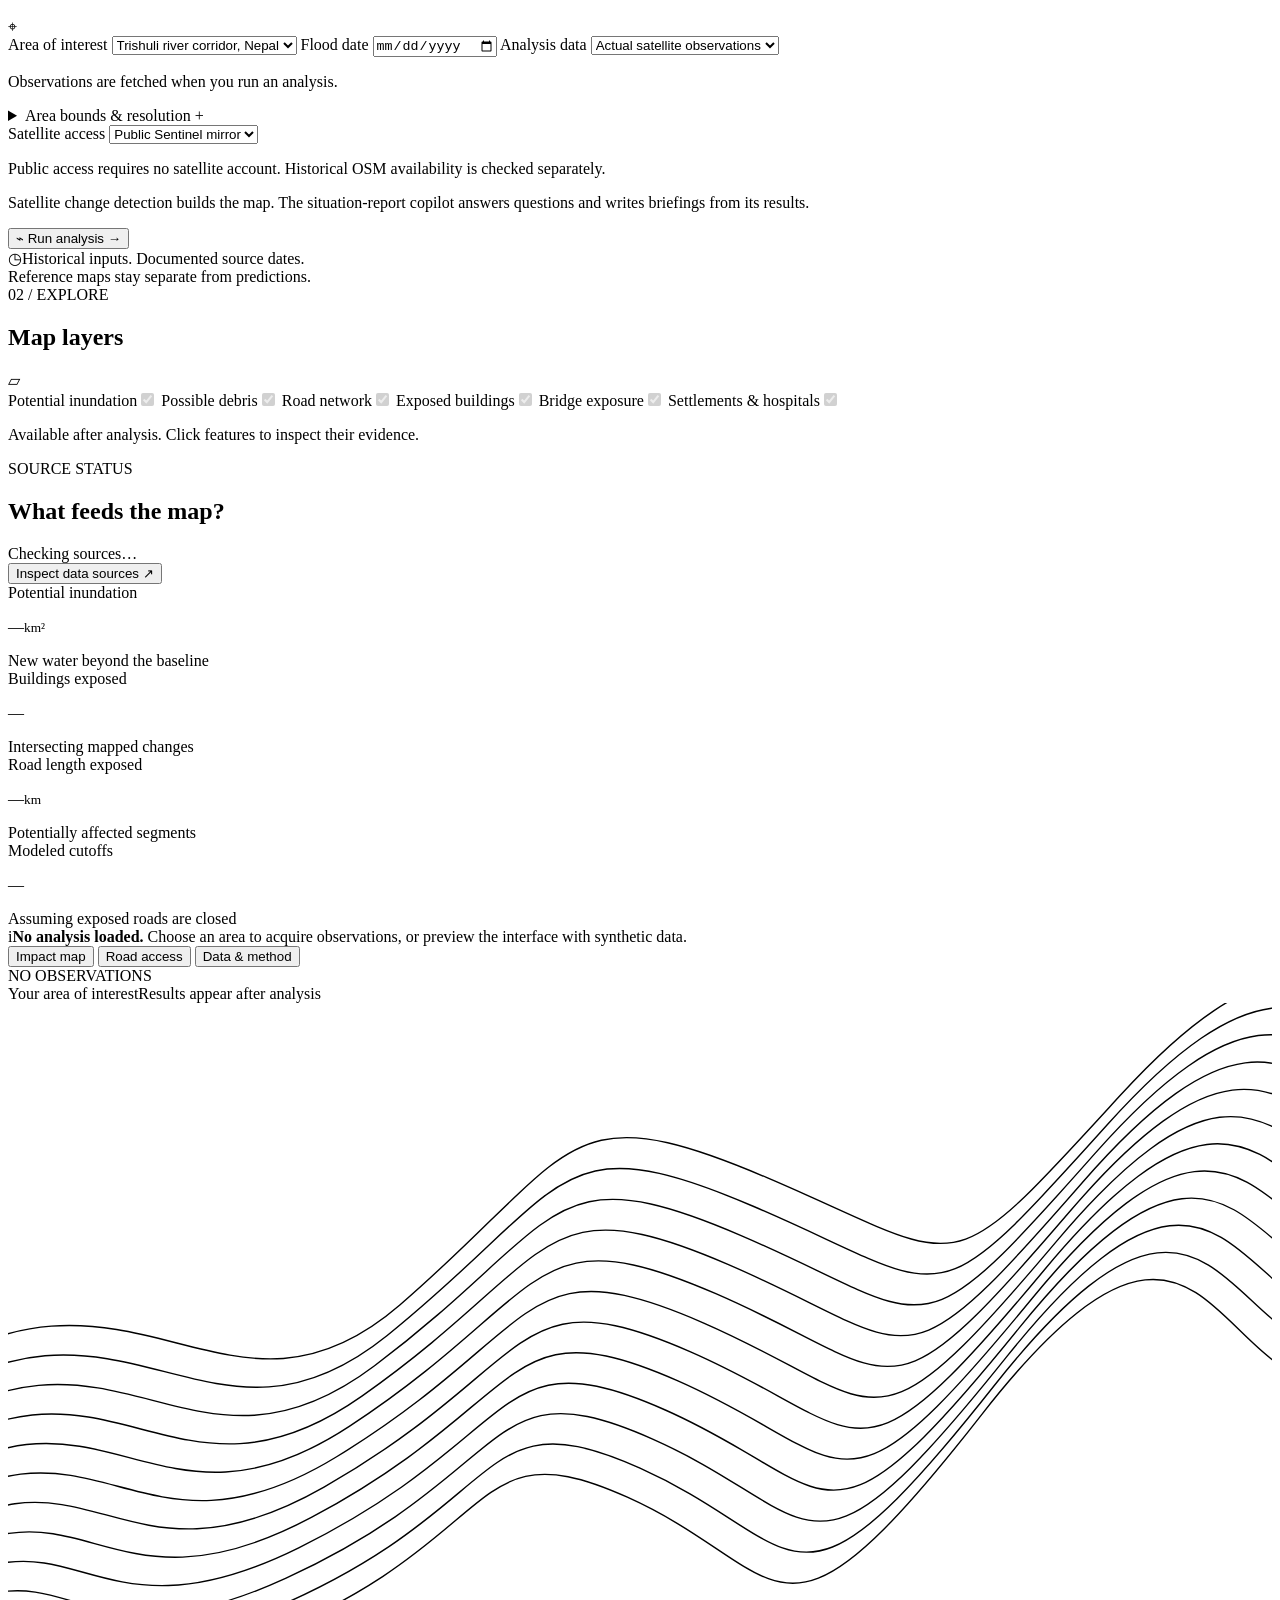
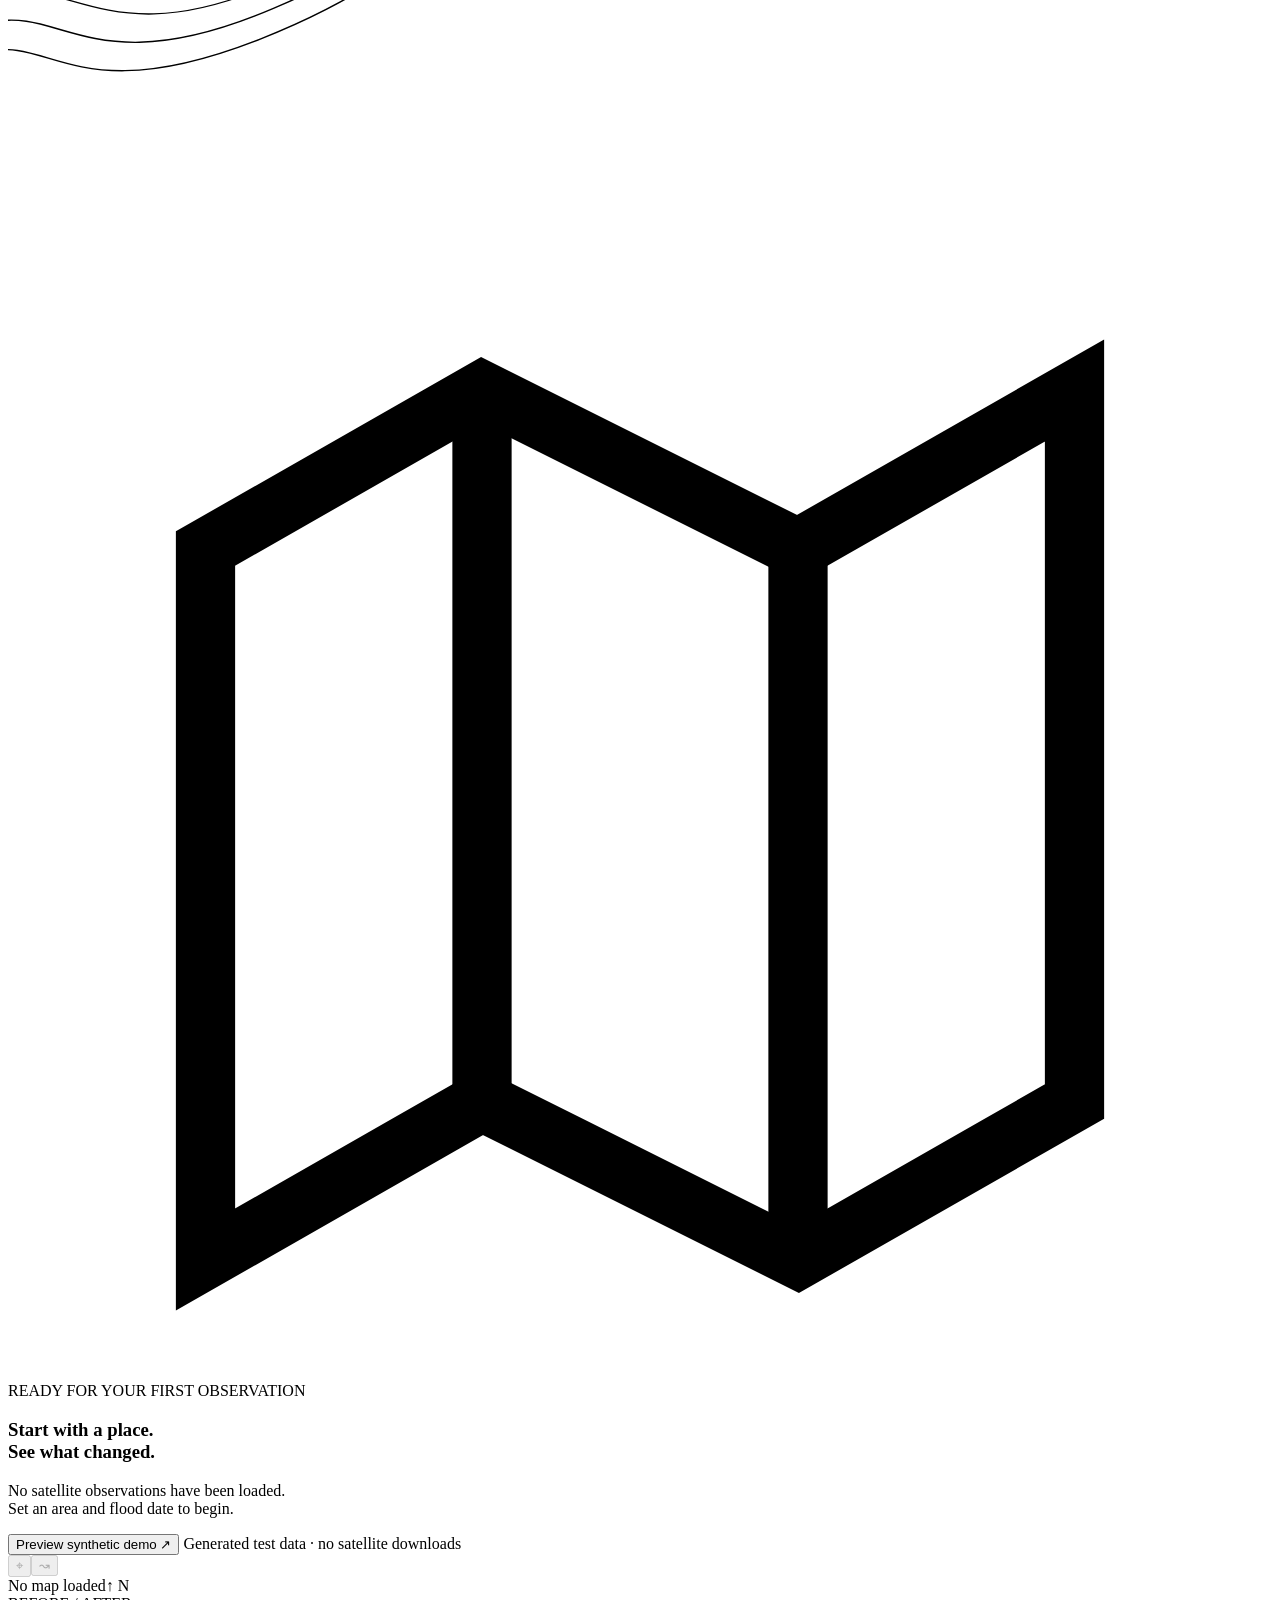
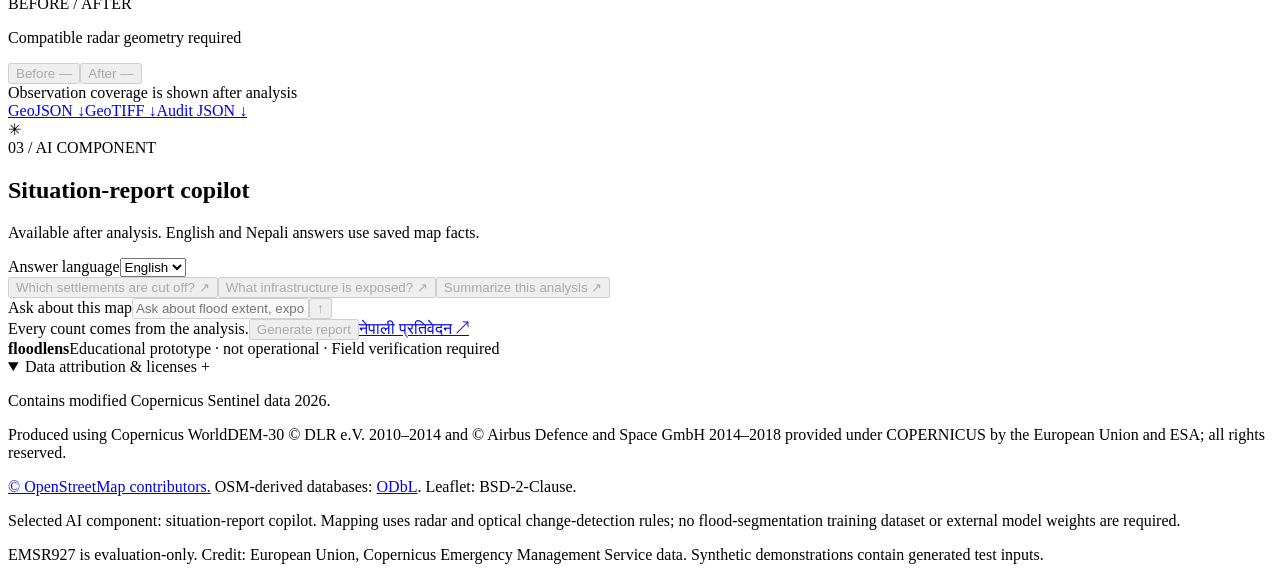
==== commit 7830c2e2: "Add case study preparation script and comprehensive tests - Introduced `prepare_case_study.py` scrip" ====
--- a/app/static/index.html
+++ b/app/static/index.html
@@ -51,7 +51,7 @@
             <label for="region">Area of interest</label>
             <select id="region"><option value="trishuli">Trishuli river corridor, Nepal</option><option value="custom">Custom area</option></select>
             <label for="event-date">Flood date</label>
-            <input id="event-date" type="date" value="2026-08-26" required>
+            <input id="event-date" type="date" required>
             <label for="mode">Analysis data</label>
             <select id="mode"><option value="live">Actual satellite observations</option><option value="demo">Synthetic demonstration</option></select>
             <p class="field-note" id="mode-note">Observations are fetched when you run an analysis.</p>
@@ -59,15 +59,15 @@
             <details id="advanced">
               <summary>Area bounds & resolution <span aria-hidden="true">+</span></summary>
               <div class="bounds-inputs">
-                <label for="west">West<input id="west" type="number" step="0.001" value="85.19" required></label>
-                <label for="south">South<input id="south" type="number" step="0.001" value="27.90" required></label>
-                <label for="east">East<input id="east" type="number" step="0.001" value="85.41" required></label>
-                <label for="north">North<input id="north" type="number" step="0.001" value="28.30" required></label>
+                <label for="west">West<input id="west" type="number" step="0.001" required></label>
+                <label for="south">South<input id="south" type="number" step="0.001" required></label>
+                <label for="east">East<input id="east" type="number" step="0.001" required></label>
+                <label for="north">North<input id="north" type="number" step="0.001" required></label>
               </div>
-              <label for="area-name">Area name</label><input id="area-name" value="Trishuli river corridor" maxlength="120">
+              <label for="area-name">Area name</label><input id="area-name" maxlength="120">
               <label for="resolution">Pixel resolution</label><select id="resolution"><option value="30">30 metres</option><option value="10">10 metres</option><option value="60">60 metres</option><option value="100">100 metres</option></select>
-              <label for="change">Radar change threshold <output id="change-value">3 dB</output></label>
-              <input id="change" type="range" min="1" max="8" value="3" step="0.5">
+              <label for="change">Radar change threshold <output id="change-value"></output></label>
+              <input id="change" type="range" step="0.5">
               <p class="field-note">WGS84 bounds. Maximum one degree and 2,500 pixels per side.</p>
             </details>
 
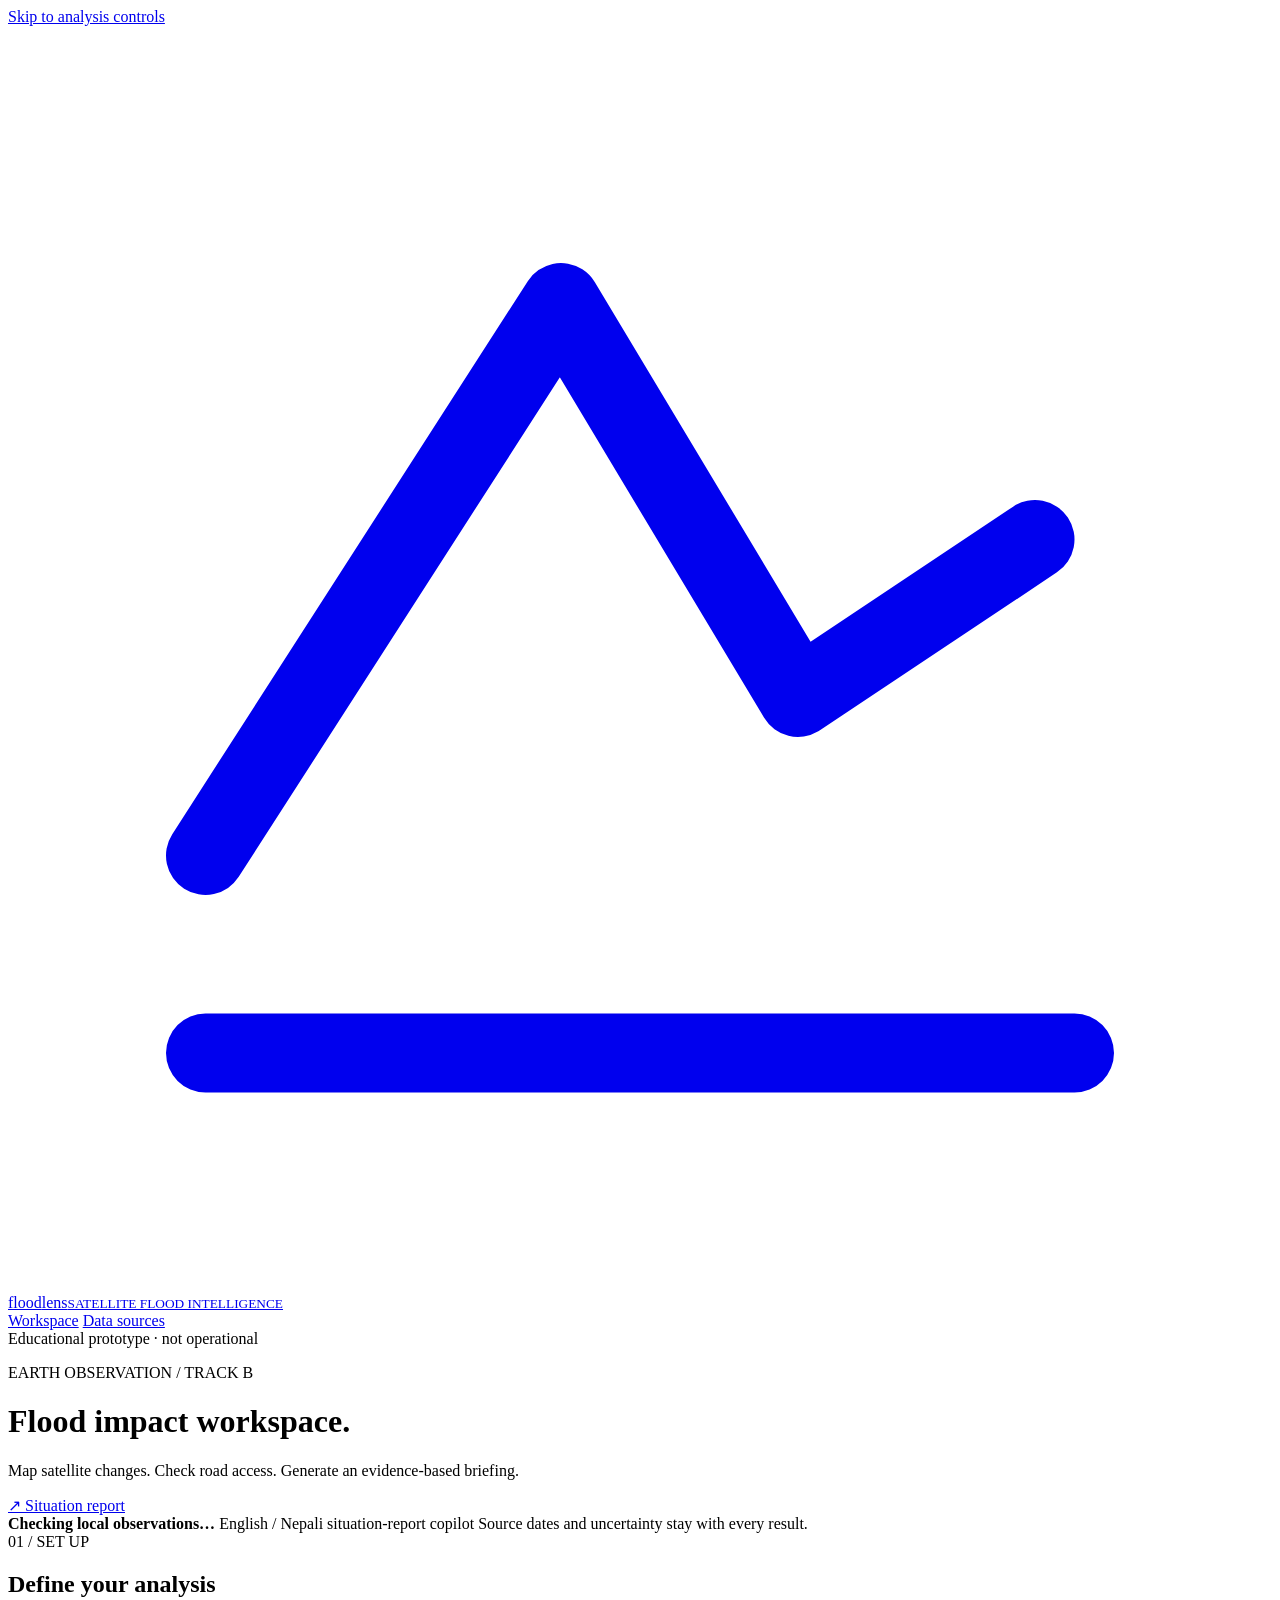
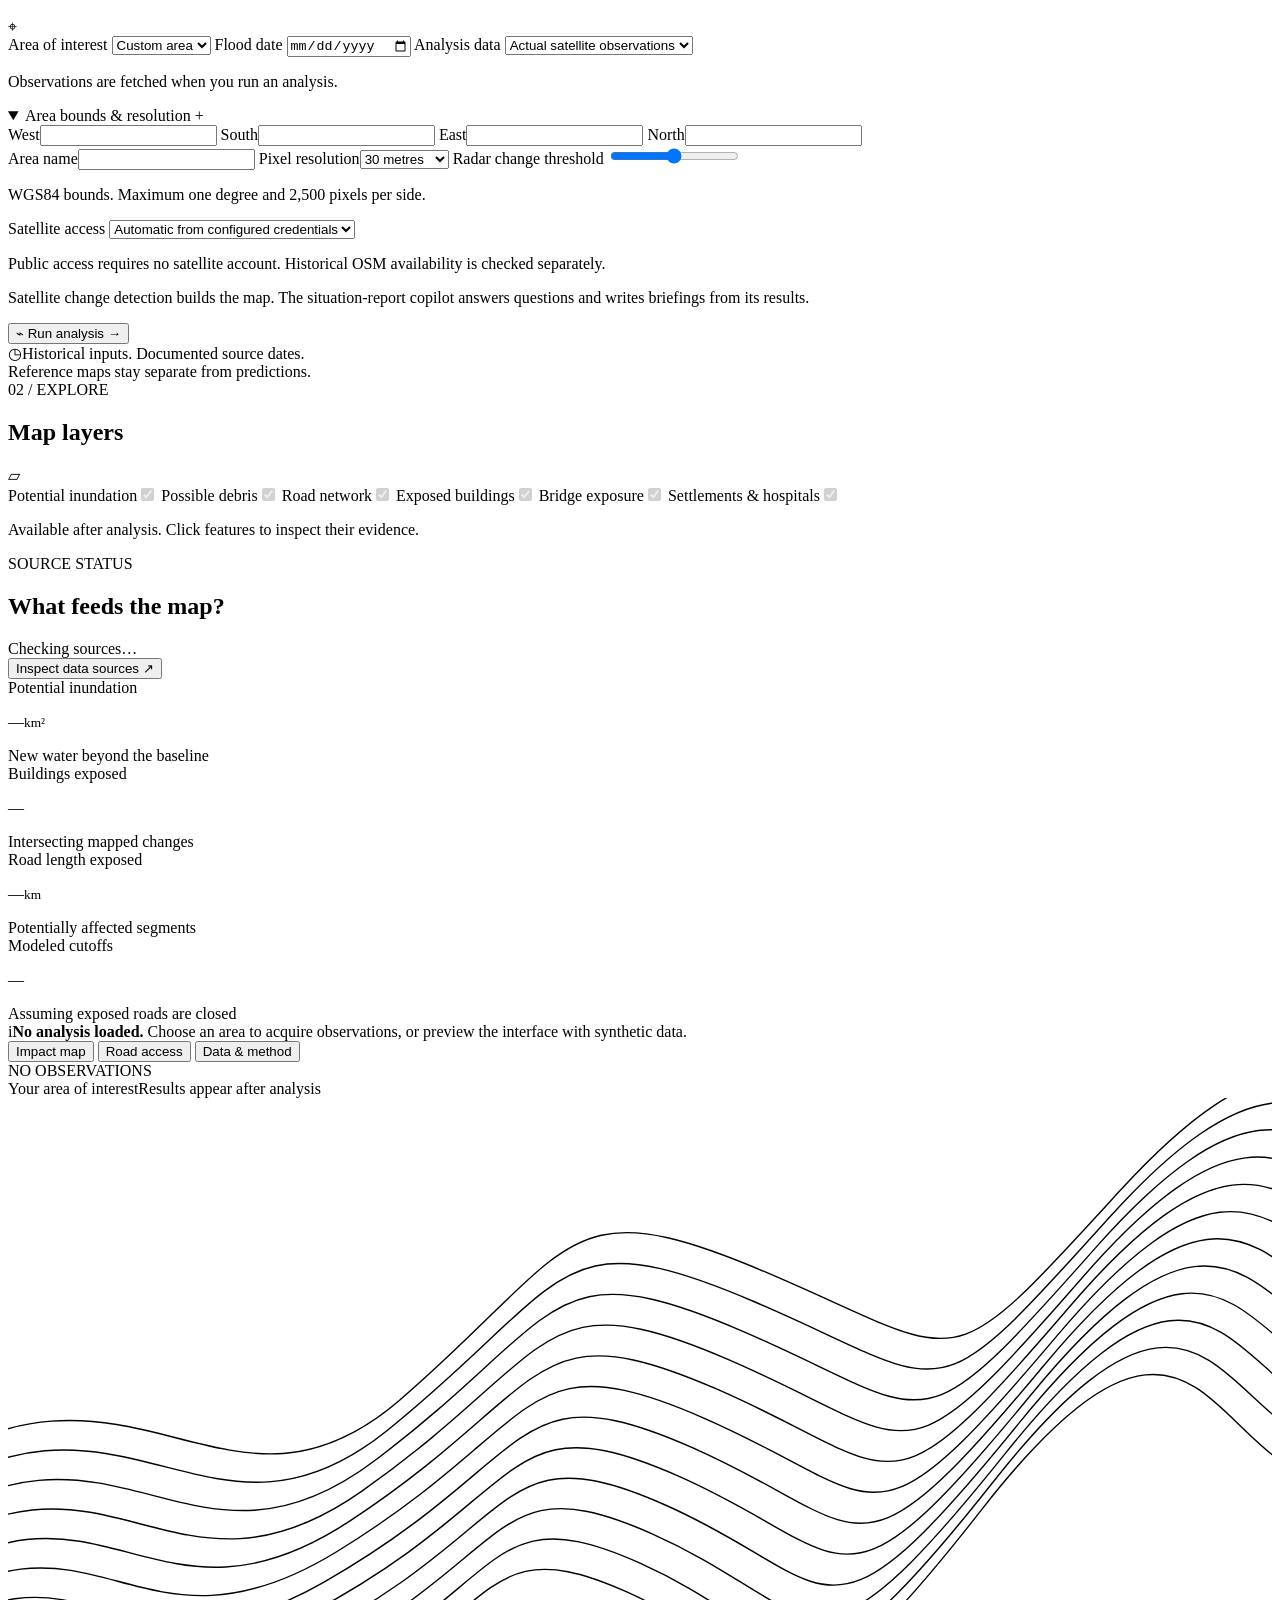
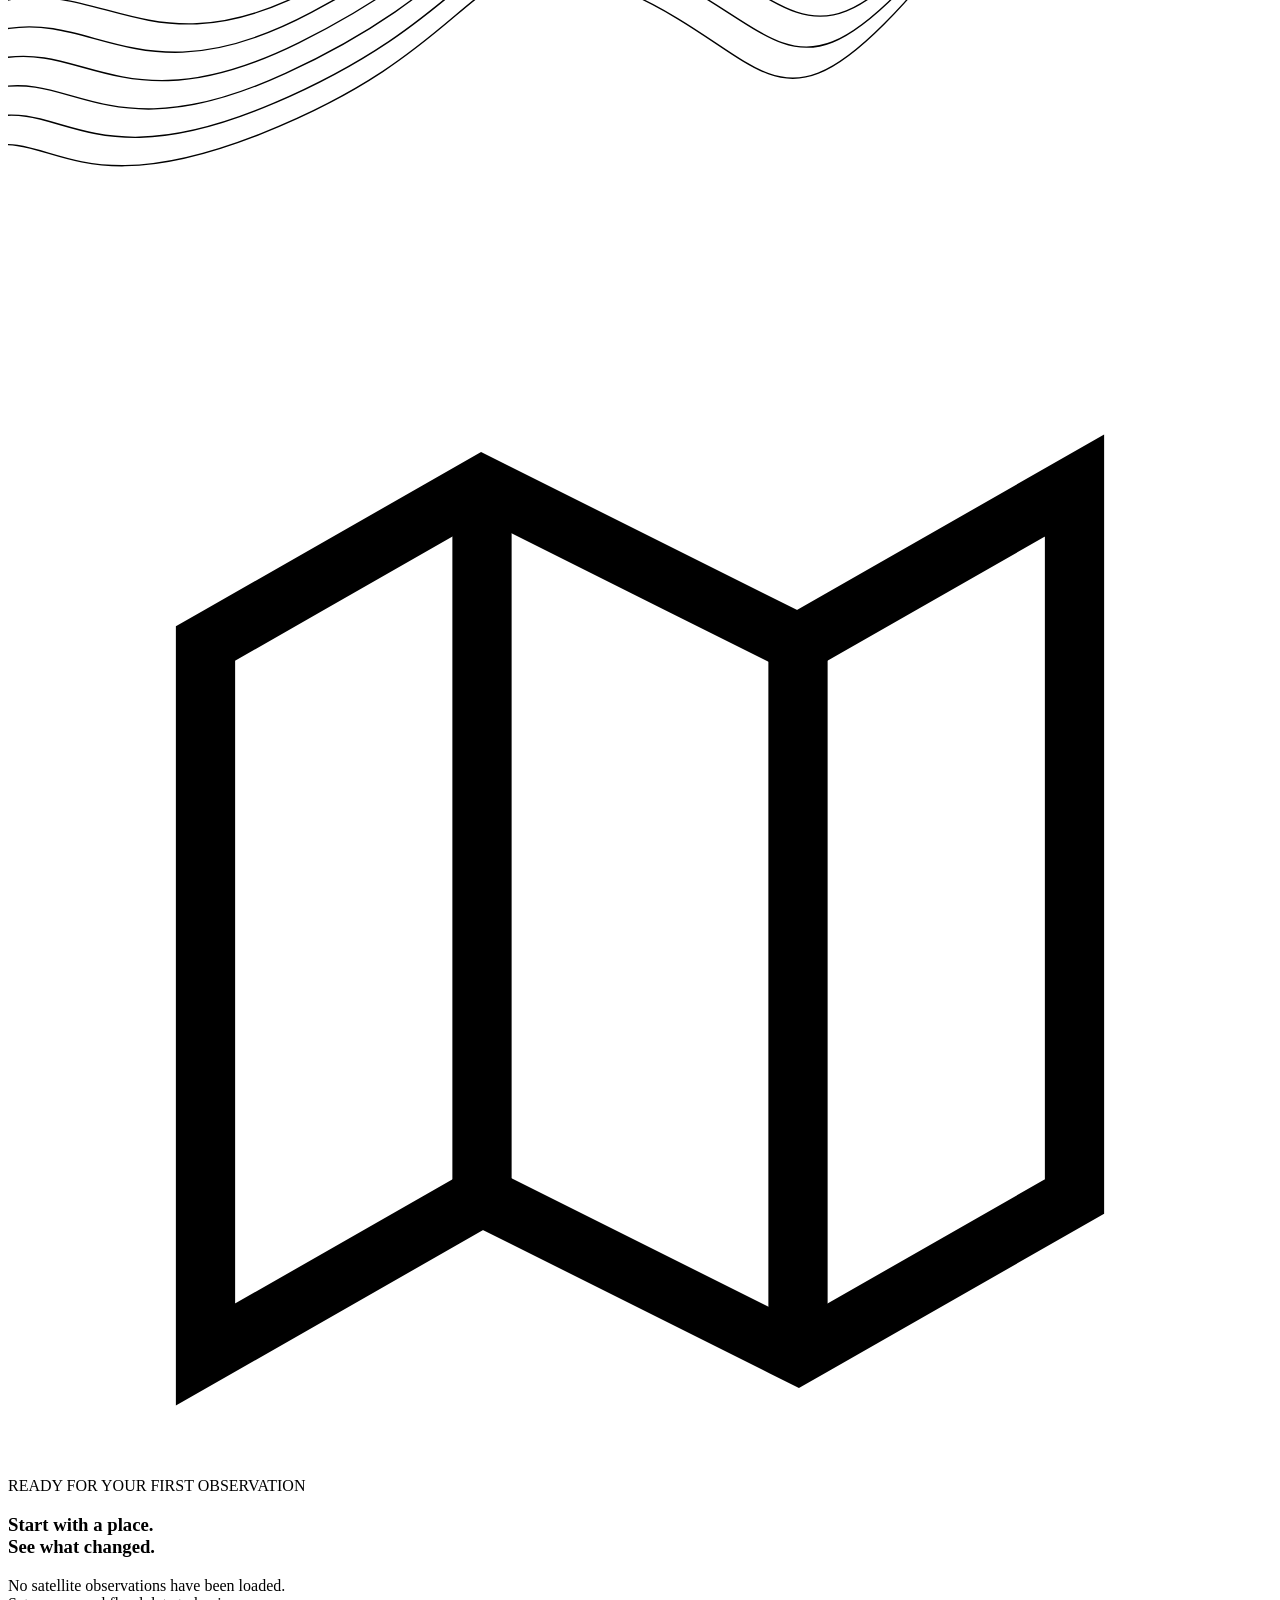
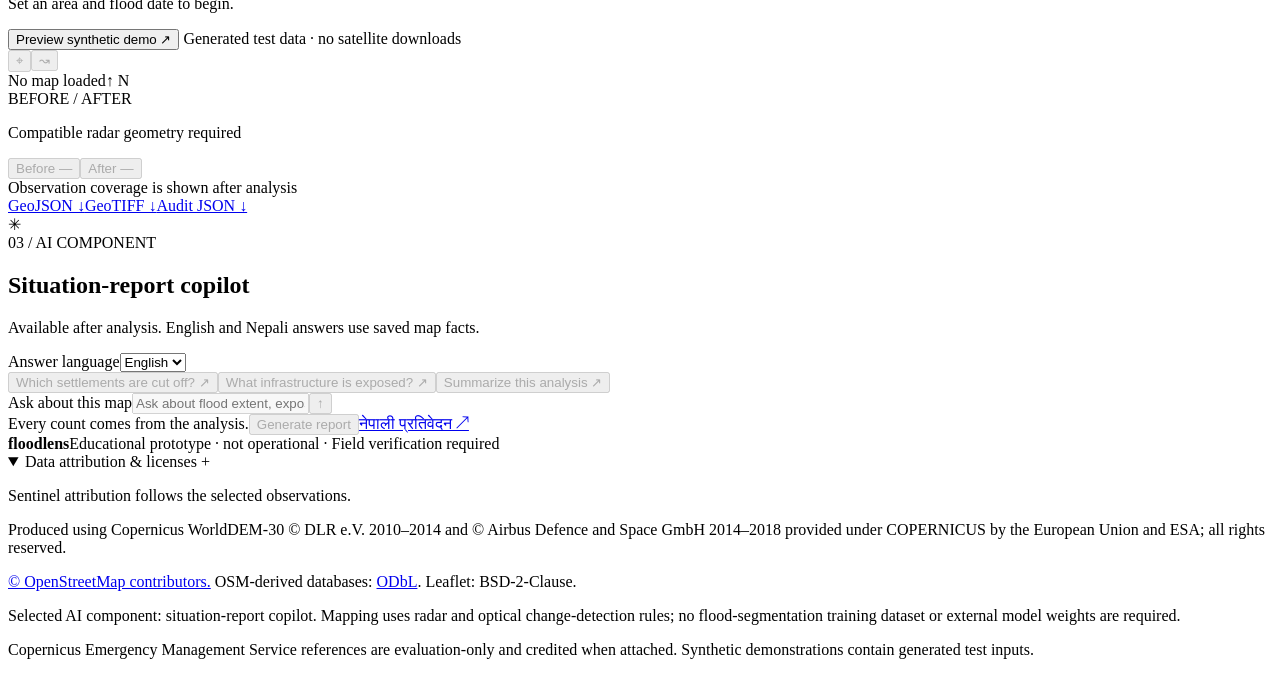
==== commit 60fc48f0: "Refactor analysis request handling and improve test coverage - Updated `AnalysisRequest` instantiati" ====
--- a/app/static/index.html
+++ b/app/static/index.html
@@ -49,14 +49,14 @@
           <div class="section-heading"><div><span class="eyebrow">01 / SET UP</span><h2>Define your analysis</h2></div><span class="section-icon" aria-hidden="true">⌖</span></div>
           <form id="analysis-form">
             <label for="region">Area of interest</label>
-            <select id="region"><option value="trishuli">Trishuli river corridor, Nepal</option><option value="custom">Custom area</option></select>
+            <select id="region"><option value="custom">Custom area</option></select>
             <label for="event-date">Flood date</label>
             <input id="event-date" type="date" required>
             <label for="mode">Analysis data</label>
             <select id="mode"><option value="live">Actual satellite observations</option><option value="demo">Synthetic demonstration</option></select>
             <p class="field-note" id="mode-note">Observations are fetched when you run an analysis.</p>
 
-            <details id="advanced">
+            <details id="advanced" open>
               <summary>Area bounds & resolution <span aria-hidden="true">+</span></summary>
               <div class="bounds-inputs">
                 <label for="west">West<input id="west" type="number" step="0.001" required></label>
@@ -73,7 +73,7 @@
 
             <div class="form-divider"></div>
             <label for="satellite-provider">Satellite access</label>
-            <select id="satellite-provider"><option value="public">Public Sentinel mirror</option><option value="copernicus">Copernicus account</option></select>
+            <select id="satellite-provider"><option value="auto">Automatic from configured credentials</option><option value="copernicus">Copernicus account</option><option value="public">Public Sentinel mirror</option></select>
             <p id="credential-note" class="field-note">Public access requires no satellite account. Historical OSM availability is checked separately.</p>
             <div class="method-callout"><i class="tiny-dot"></i><p id="mapping-method-note">Satellite change detection builds the map. The situation-report copilot answers questions and writes briefings from its results.</p></div>
             <button id="run-button" class="button primary" type="submit"><span aria-hidden="true">⌁</span> Run analysis <span class="button-arrow" aria-hidden="true">→</span></button>
@@ -183,7 +183,7 @@
             <div class="provenance-heading"><h4>Evidence for this analysis</h4><span id="evidence-mode" class="tag">No run loaded</span></div>
             <div id="provenance-content" class="provenance-content"><p class="field-note">Run an analysis to inspect acquisition dates, orbit geometry and the OSM snapshot.</p></div>
             <details class="limitations-details"><summary>Limitations & unassessed areas <span aria-hidden="true">+</span></summary><ul id="limitations-list"><li>Satellite observations, infrastructure exposure and assumed road closures require independent validation.</li></ul></details>
-            <div class="evaluation-note"><div><span class="eyebrow">EVALUATION ONLY</span><h4>Copernicus EMSR927</h4></div><p id="evaluation-status">No comparison attached. Reference maps are used only to check completed predictions.</p><a href="https://mapping.emergency.copernicus.eu/activations/EMSR927/" target="_blank" rel="noreferrer">Inspect official reference products ↗</a></div>
+            <div class="evaluation-note"><div><span class="eyebrow">EVALUATION ONLY</span><h4 id="evaluation-title">Independent reference comparison</h4></div><p id="evaluation-status">No comparison attached. Reference maps are used only to check completed predictions.</p><a id="evaluation-reference" hidden target="_blank" rel="noreferrer">Inspect official reference products ↗</a></div>
           </div>
 
           <div class="map-footer"><span><i class="tiny-dot"></i><span id="coverage-label">Observation coverage is shown after analysis</span></span><div><a id="export-geojson" href="#" aria-disabled="true" tabindex="-1">GeoJSON ↓</a><a id="export-raster" href="#" aria-disabled="true" tabindex="-1">GeoTIFF ↓</a><a id="export-audit" href="#" aria-disabled="true" tabindex="-1">Audit JSON ↓</a></div></div>
@@ -202,11 +202,11 @@
     <footer class="page-footer">
       <div><strong>floodlens</strong><span>Educational prototype · not operational · Field verification required</span></div>
       <details open><summary>Data attribution & licenses <span aria-hidden="true">+</span></summary>
-        <p>Contains modified Copernicus Sentinel data 2026.</p>
+        <p id="sentinel-attribution">Sentinel attribution follows the selected observations.</p>
         <p>Produced using Copernicus WorldDEM-30 © DLR e.V. 2010–2014 and © Airbus Defence and Space GmbH 2014–2018 provided under COPERNICUS by the European Union and ESA; all rights reserved.</p>
         <p><a href="https://www.openstreetmap.org/copyright" target="_blank" rel="noreferrer">© OpenStreetMap contributors.</a> OSM-derived databases: <a href="https://opendatacommons.org/licenses/odbl/1-0/" target="_blank" rel="noreferrer">ODbL</a>. Leaflet: BSD-2-Clause.</p>
         <p>Selected AI component: situation-report copilot. Mapping uses radar and optical change-detection rules; no flood-segmentation training dataset or external model weights are required.</p>
-        <p>EMSR927 is evaluation-only. Credit: European Union, Copernicus Emergency Management Service data. Synthetic demonstrations contain generated test inputs.</p>
+        <p>Copernicus Emergency Management Service references are evaluation-only and credited when attached. Synthetic demonstrations contain generated test inputs.</p>
       </details>
     </footer>
   </main>
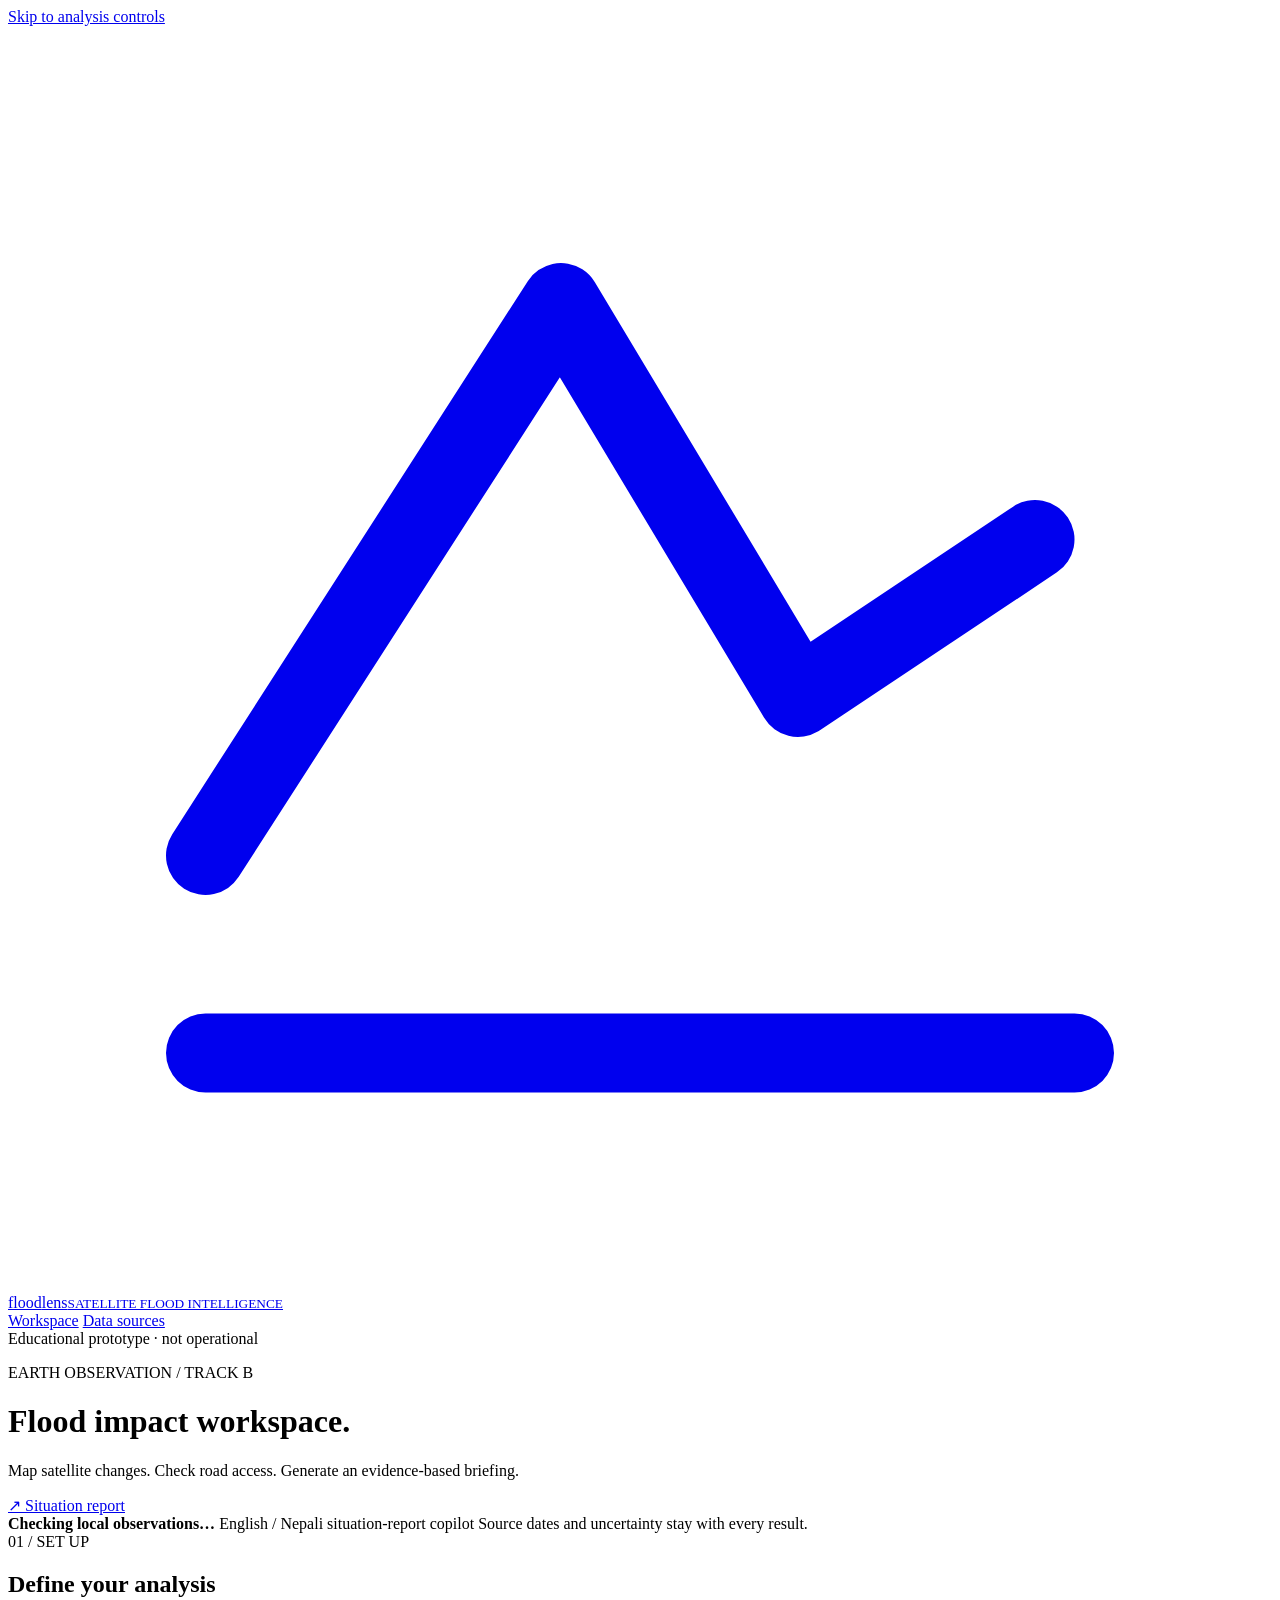
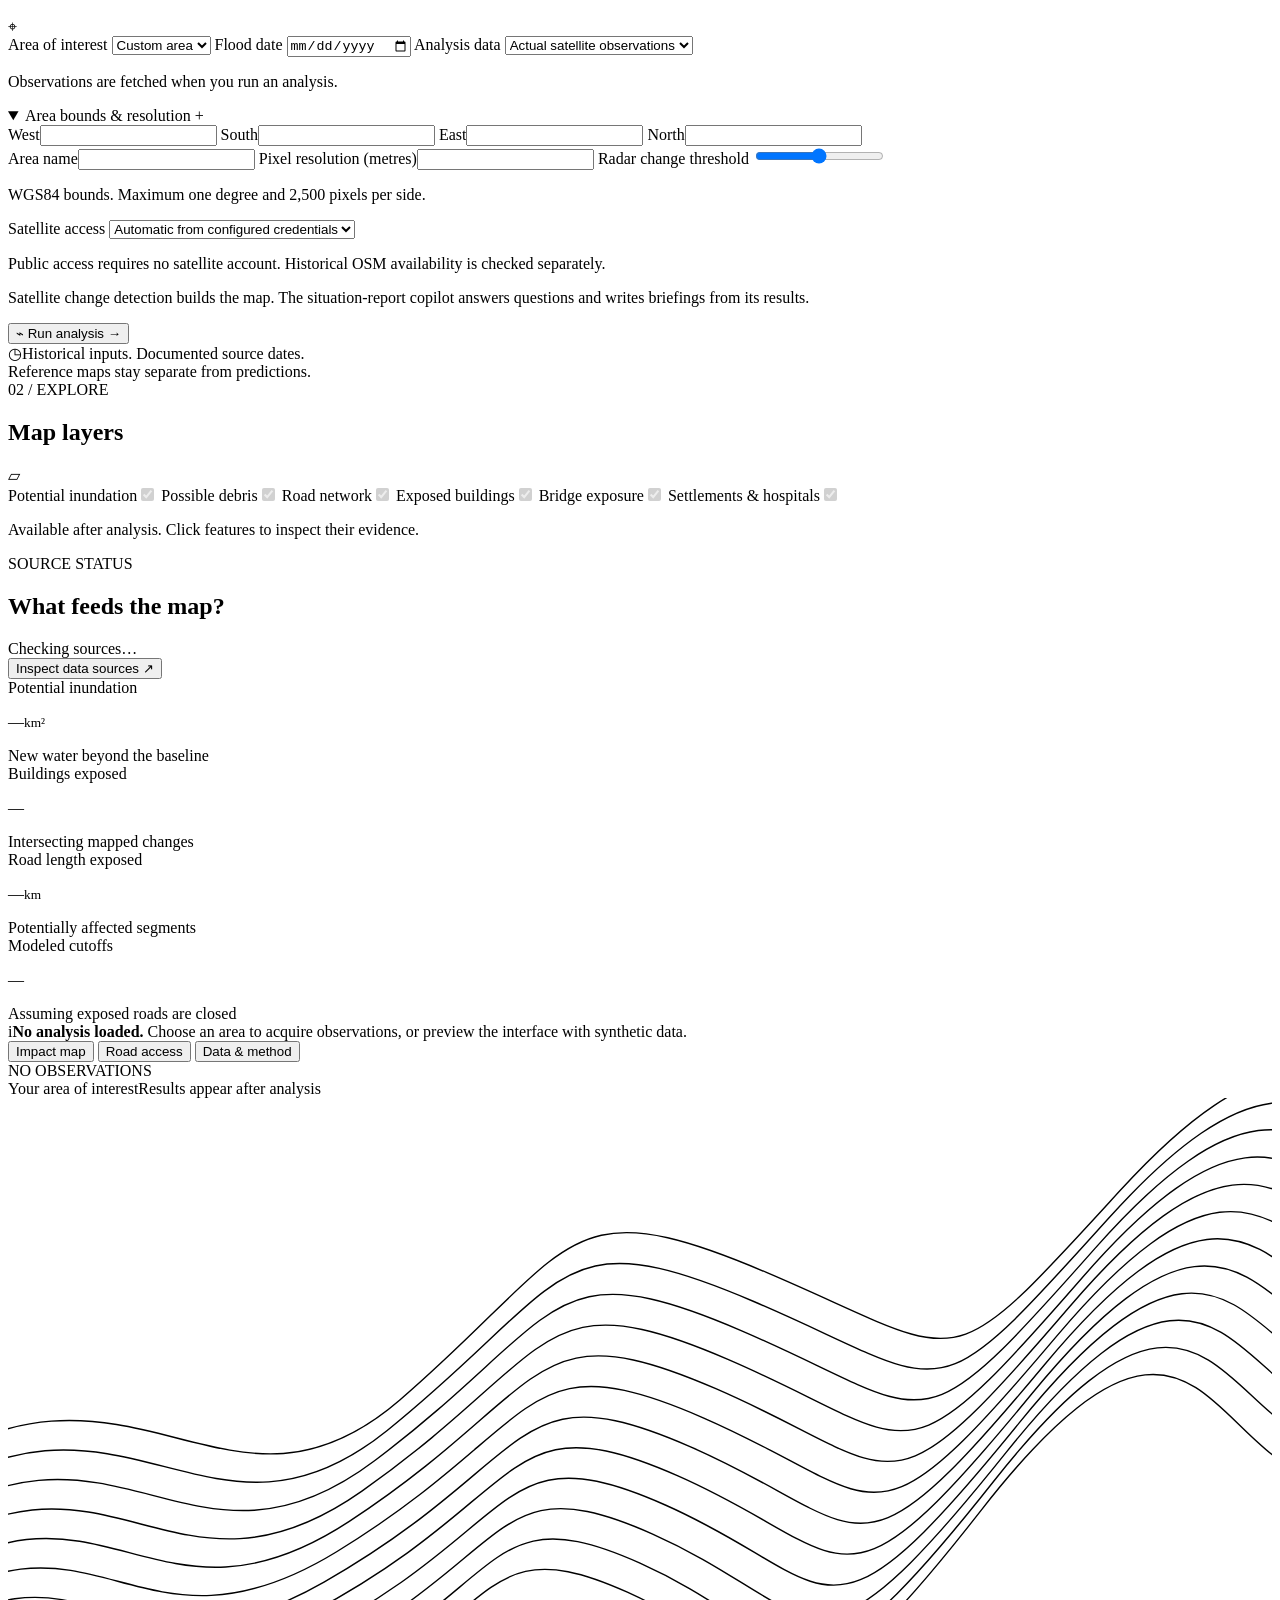
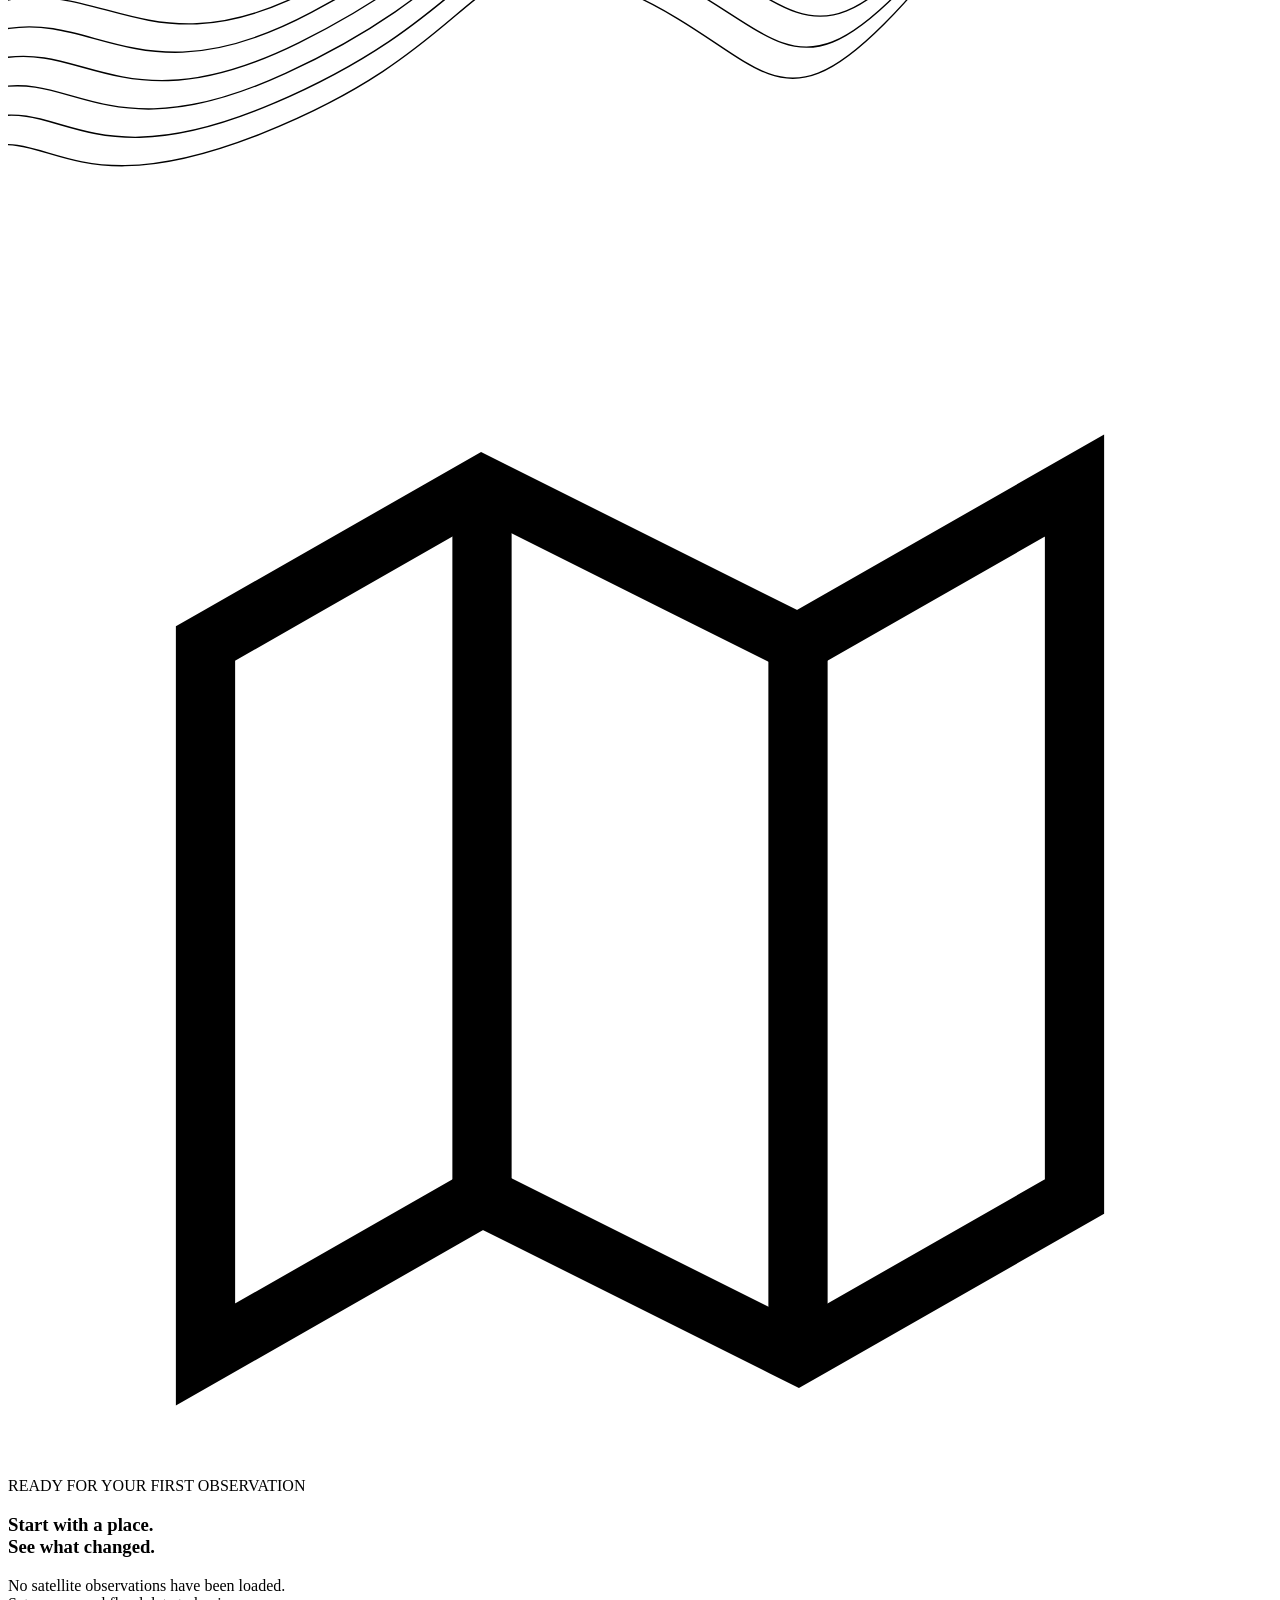
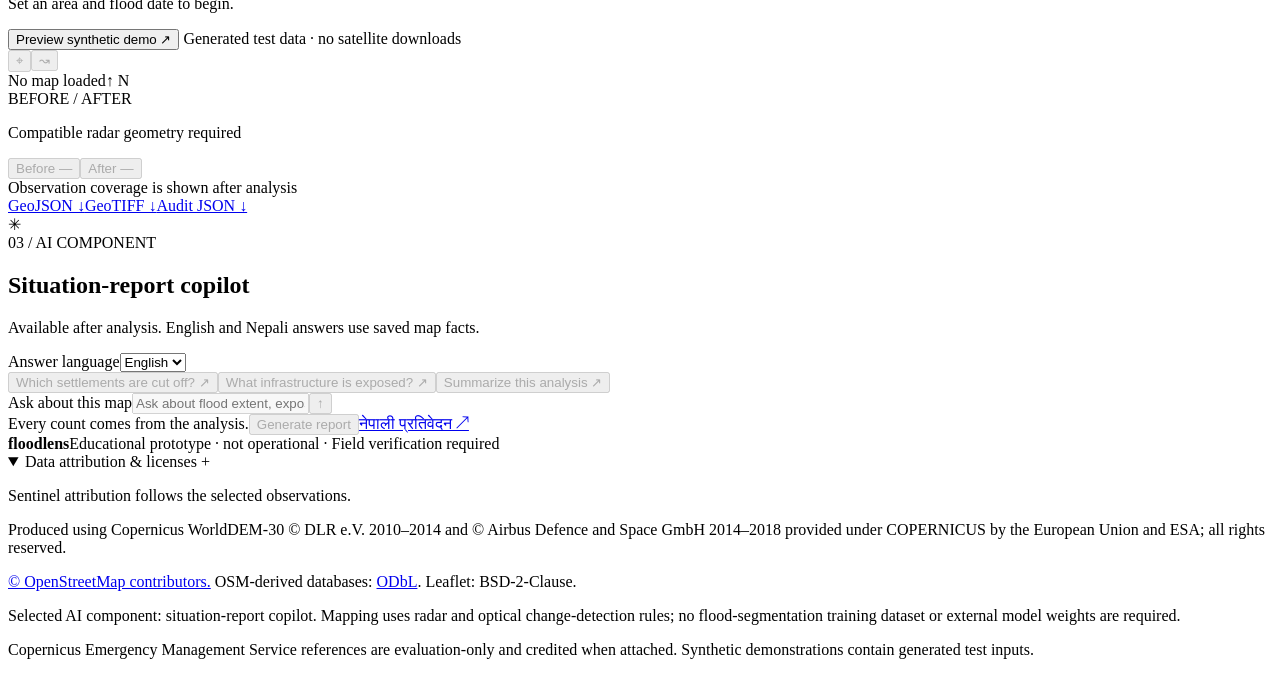
==== commit c2940e1a: "Update configuration files and enhance impact analysis with new parameters and tests" ====
--- a/app/static/index.html
+++ b/app/static/index.html
@@ -59,13 +59,13 @@
             <details id="advanced" open>
               <summary>Area bounds & resolution <span aria-hidden="true">+</span></summary>
               <div class="bounds-inputs">
-                <label for="west">West<input id="west" type="number" step="0.001" required></label>
-                <label for="south">South<input id="south" type="number" step="0.001" required></label>
-                <label for="east">East<input id="east" type="number" step="0.001" required></label>
-                <label for="north">North<input id="north" type="number" step="0.001" required></label>
+                <label for="west">West<input id="west" type="number" step="any" required></label>
+                <label for="south">South<input id="south" type="number" step="any" required></label>
+                <label for="east">East<input id="east" type="number" step="any" required></label>
+                <label for="north">North<input id="north" type="number" step="any" required></label>
               </div>
               <label for="area-name">Area name</label><input id="area-name" maxlength="120">
-              <label for="resolution">Pixel resolution</label><select id="resolution"><option value="30">30 metres</option><option value="10">10 metres</option><option value="60">60 metres</option><option value="100">100 metres</option></select>
+              <label for="resolution">Pixel resolution (metres)</label><input id="resolution" type="number" step="1" required>
               <label for="change">Radar change threshold <output id="change-value"></output></label>
               <input id="change" type="range" step="0.5">
               <p class="field-note">WGS84 bounds. Maximum one degree and 2,500 pixels per side.</p>
